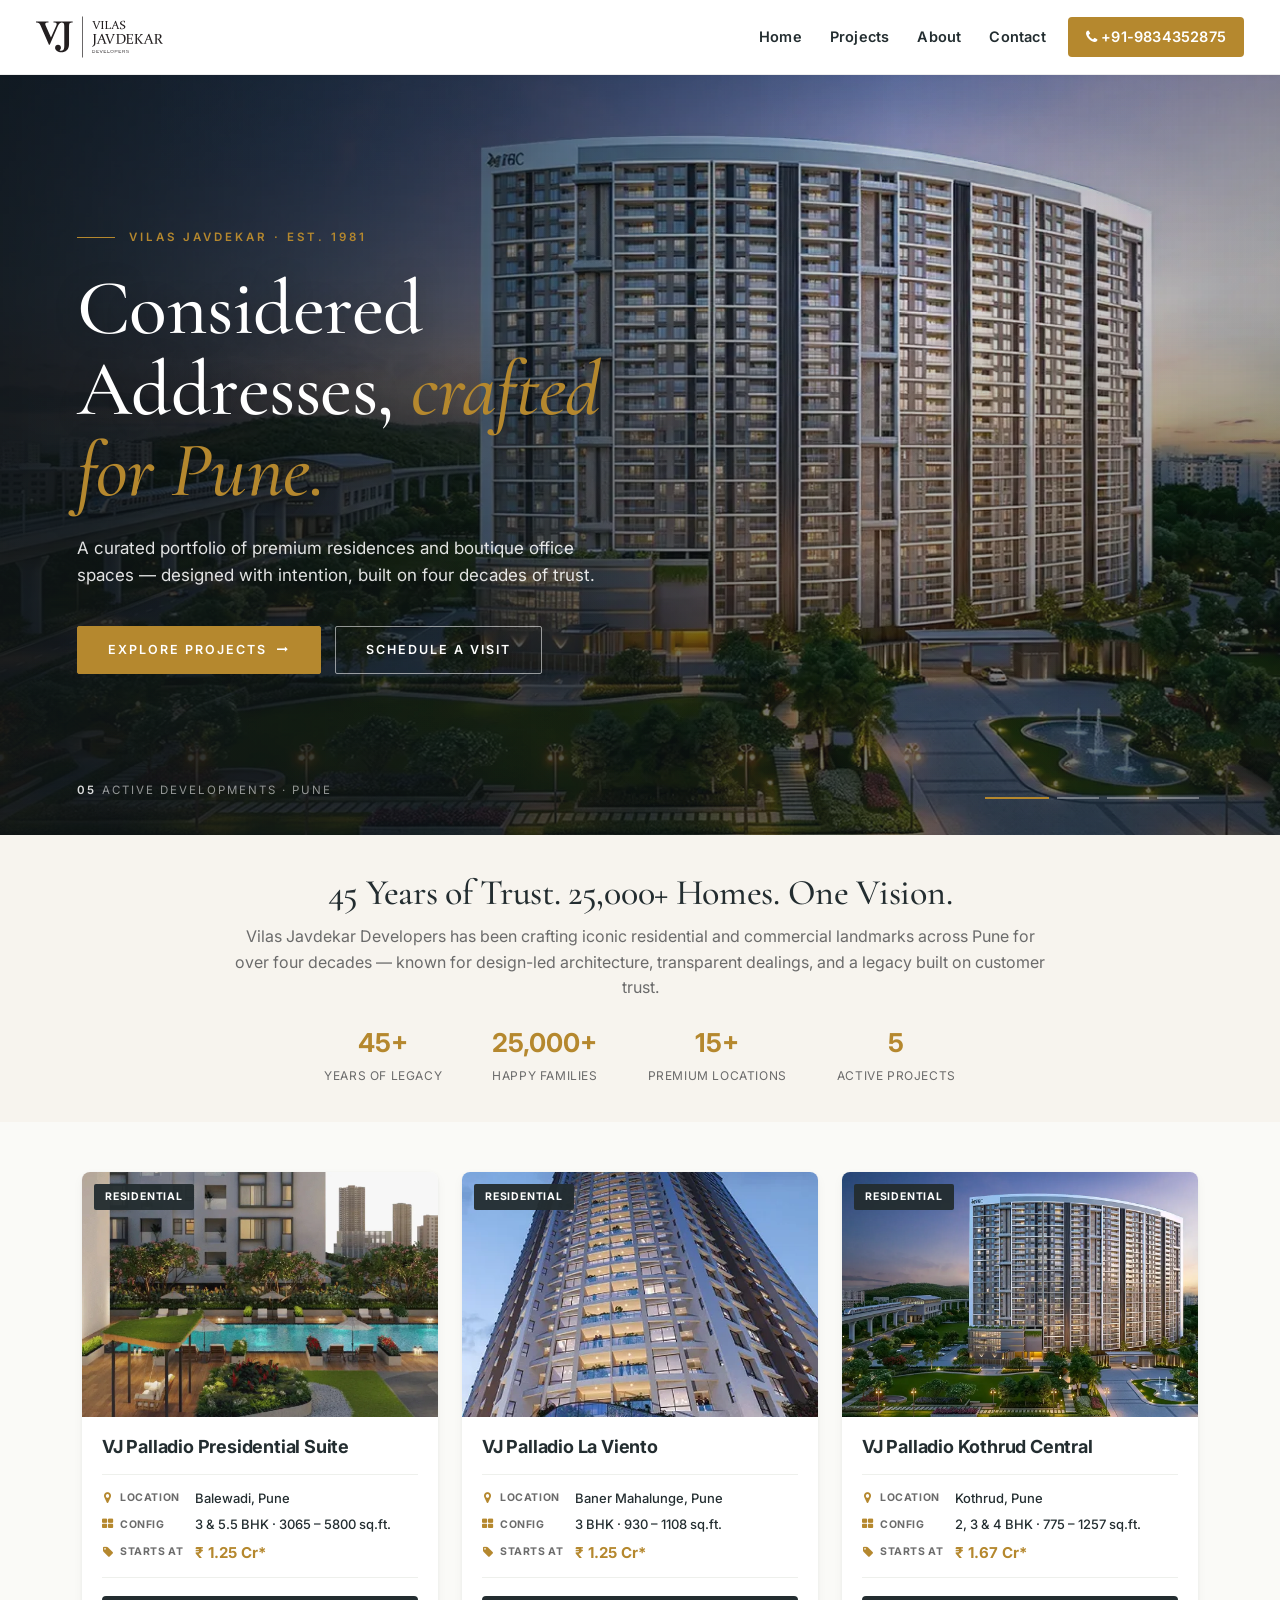
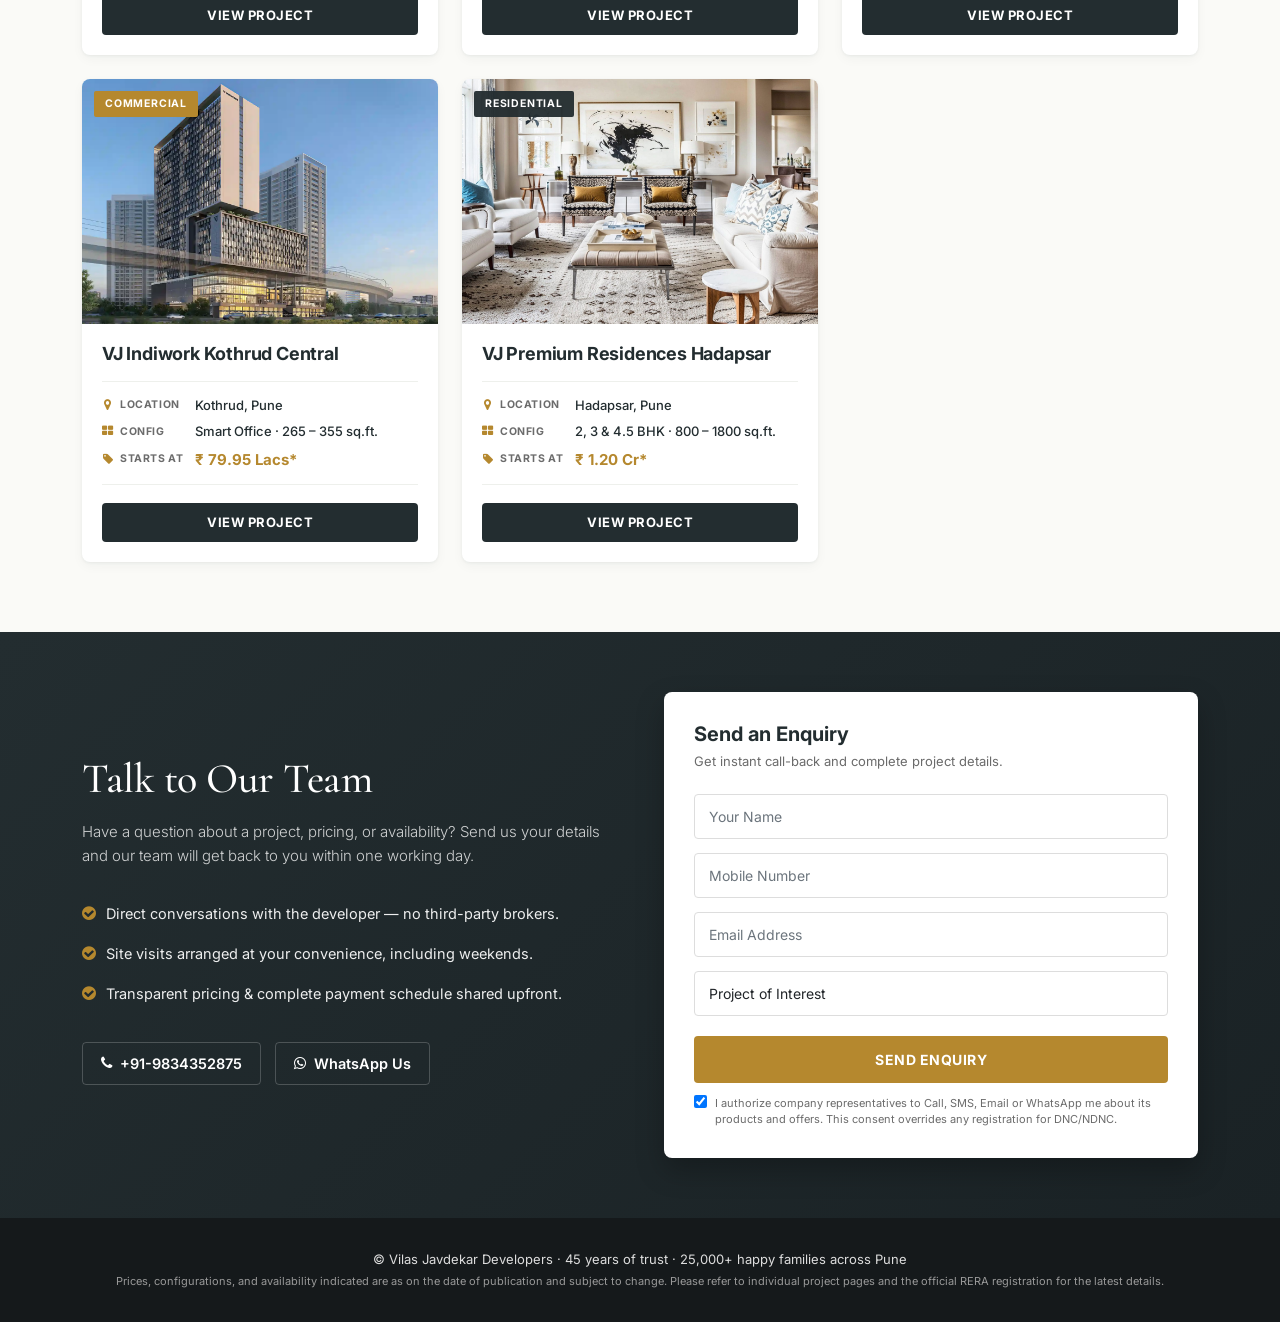
==== index.html @ 6abcdd20 "Hub: redesign hero — serif typography, refined overlay, two-CTA layout" ====
<!doctype html>
<html lang="en">

<head>
  <meta charset="utf-8" />
  <meta name="viewport" content="width=device-width, initial-scale=1, shrink-to-fit=no" />
  <title>Vilas Javdekar Developers | Premium Real Estate Projects in Pune</title>
  <meta name="description" content="Discover Vilas Javdekar Developers' premium residential and commercial projects across Pune — Balewadi, Baner Mahalunge, Kothrud, Hadapsar. Explore floor plans, pricing, and live availability.">
  <meta name="robots" content="index, follow" />

  <link rel="stylesheet" href="css/laviento/bootstrap.min.css" />
  <link rel="stylesheet" href="https://maxcdn.bootstrapcdn.com/font-awesome/4.7.0/css/font-awesome.min.css" />
  <link rel="preconnect" href="https://fonts.googleapis.com" />
  <link rel="preconnect" href="https://fonts.gstatic.com" crossorigin />
  <link rel="stylesheet" href="https://fonts.googleapis.com/css2?family=Cormorant+Garamond:wght@400;500;600;700&family=Inter:wght@400;500;600;700&display=swap" />

  <link rel="shortcut icon" href="images/la-viento/qr.webp" type="image/x-icon" />

  <style>
    :root {
      --hub-accent: #b5882e;
      --hub-accent-dark: #9a7126;
      --hub-text: #232d30;
      --hub-muted: #6b6b6b;
      --hub-bg: #f7f4ee;
    }
    html { scroll-behavior: smooth; }
    body { font-family: 'Inter', 'Segoe UI', Tahoma, sans-serif; color: var(--hub-text); background: #fff; margin: 0; -webkit-font-smoothing: antialiased; }
    .serif { font-family: 'Cormorant Garamond', 'Playfair Display', Georgia, serif; }

    /* Navbar */
    .hub-navbar {
      background: #fff !important; border-bottom: 1px solid #eee;
      padding: 10px 24px; box-shadow: 0 1px 4px rgba(0,0,0,0.04);
    }
    .hub-navbar .navbar-brand img { height: 44px; width: auto; }
    .hub-navbar .nav-link {
      color: var(--hub-text) !important; font-weight: 600; font-size: 14.5px;
      letter-spacing: 0.2px; padding: 10px 14px !important;
      transition: color 0.2s ease;
    }
    .hub-navbar .nav-link:hover { color: var(--hub-accent) !important; }
    .hub-navbar .nav-cta {
      background: var(--hub-accent); color: #fff !important;
      padding: 9px 18px !important; border-radius: 4px; margin-left: 8px;
    }
    .hub-navbar .nav-cta:hover { background: var(--hub-accent-dark); color: #fff !important; }
    .hub-navbar .navbar-toggler { border: 1px solid #ddd; padding: 5px 10px; }

    /* Hero carousel */
    .hub-hero {
      position: relative; overflow: hidden;
      min-height: clamp(520px, 78vh, 760px);
      background: #15191b;
    }
    .hub-hero .carousel, .hub-hero .carousel-inner, .hub-hero .carousel-item { height: 100%; }
    .hub-hero .carousel-item { min-height: clamp(520px, 78vh, 760px); }
    .hub-hero .carousel-item img {
      width: 100%; height: 100%; object-fit: cover; display: block;
      animation: heroZoom 9s ease-out forwards;
    }
    @keyframes heroZoom {
      from { transform: scale(1.05); }
      to   { transform: scale(1.00); }
    }
    /* Two stacked gradients: ambient darken + strong left-side fade for text legibility */
    .hub-hero::before {
      content: ''; position: absolute; inset: 0; z-index: 4;
      background:
        linear-gradient(90deg, rgba(15,20,22,0.85) 0%, rgba(15,20,22,0.55) 38%, rgba(15,20,22,0.10) 70%, rgba(15,20,22,0.30) 100%),
        linear-gradient(180deg, rgba(15,20,22,0.10) 0%, rgba(15,20,22,0.00) 30%, rgba(15,20,22,0.55) 100%);
      pointer-events: none;
    }
    .hub-hero-overlay {
      position: absolute; inset: 0; z-index: 5;
      display: flex; flex-direction: column; justify-content: center;
      padding: 60px clamp(24px, 6vw, 80px); color: #fff;
      pointer-events: none; max-width: 760px;
    }
    .hub-hero-overlay .eyebrow {
      display: inline-flex; align-items: center; gap: 14px;
      font-size: 11.5px; font-weight: 600; letter-spacing: 3px; text-transform: uppercase;
      color: var(--hub-accent); margin: 0 0 22px;
    }
    .hub-hero-overlay .eyebrow::before {
      content: ''; width: 38px; height: 1px; background: var(--hub-accent);
    }
    .hub-hero-overlay h1 {
      font-family: 'Cormorant Garamond', Georgia, serif;
      font-size: clamp(40px, 6.2vw, 78px);
      font-weight: 500; line-height: 1.04; margin: 0 0 24px;
      letter-spacing: -0.5px;
      text-shadow: 0 2px 24px rgba(0,0,0,0.35);
    }
    .hub-hero-overlay h1 em {
      font-style: italic; font-weight: 500; color: var(--hub-accent);
    }
    .hub-hero-overlay .sub {
      font-size: clamp(15px, 1.5vw, 17px); max-width: 540px; margin: 0 0 36px;
      color: rgba(255,255,255,0.88); line-height: 1.6; font-weight: 400;
    }
    .hub-hero-overlay .hero-ctas { display: flex; flex-wrap: wrap; gap: 14px; }
    .hub-hero-overlay .hero-cta {
      pointer-events: auto;
      display: inline-flex; align-items: center; gap: 10px;
      padding: 14px 30px; border-radius: 2px; text-decoration: none;
      font-weight: 600; font-size: 12.5px; letter-spacing: 2px; text-transform: uppercase;
      transition: background 0.25s ease, color 0.25s ease, border-color 0.25s ease;
    }
    .hub-hero-overlay .hero-cta.primary {
      background: var(--hub-accent); color: #fff; border: 1px solid var(--hub-accent);
    }
    .hub-hero-overlay .hero-cta.primary:hover { background: var(--hub-accent-dark); border-color: var(--hub-accent-dark); }
    .hub-hero-overlay .hero-cta.ghost {
      background: transparent; color: #fff; border: 1px solid rgba(255,255,255,0.55);
    }
    .hub-hero-overlay .hero-cta.ghost:hover { background: #fff; color: var(--hub-text); border-color: #fff; }
    .hub-hero-overlay .hero-cta i { font-size: 11px; }
    .hub-hero .carousel-indicators {
      position: absolute; right: clamp(24px, 6vw, 80px); bottom: 36px; left: auto;
      margin: 0; z-index: 6; justify-content: flex-end;
    }
    .hub-hero .carousel-indicators button {
      width: 42px; height: 2px; background: rgba(255,255,255,0.35);
      border: none; border-radius: 0; opacity: 1;
      margin: 0 4px; transition: background 0.3s ease, width 0.3s ease;
    }
    .hub-hero .carousel-indicators button.active { background: var(--hub-accent); width: 64px; }
    .hub-hero .hero-meta {
      position: absolute; left: clamp(24px, 6vw, 80px); bottom: 36px; z-index: 6;
      font-size: 11.5px; letter-spacing: 2px; text-transform: uppercase;
      color: rgba(255,255,255,0.55);
    }
    .hub-hero .hero-meta b { color: rgba(255,255,255,0.85); font-weight: 600; margin-right: 6px; }

    @media (max-width: 575px) {
      .hub-hero-overlay { padding: 50px 24px 100px; }
      .hub-hero-overlay h1 { font-size: 38px; }
      .hub-hero-overlay .sub { font-size: 14px; }
      .hub-hero .hero-meta, .hub-hero .carousel-indicators { bottom: 22px; }
    }

    /* About strip */
    .hub-about {
      background: var(--hub-bg); padding: 36px 20px; text-align: center;
    }
    .hub-about h2 {
      font-family: 'Cormorant Garamond', Georgia, serif;
      font-size: clamp(26px, 3vw, 36px); font-weight: 500; color: var(--hub-text);
      margin: 0 0 10px; letter-spacing: -0.3px;
    }
    .hub-about p {
      font-size: clamp(14px, 1.5vw, 16px); color: var(--hub-muted);
      max-width: 820px; margin: 0 auto; line-height: 1.6;
    }
    .hub-about .stats {
      display: flex; justify-content: center; flex-wrap: wrap; gap: 30px 50px;
      margin-top: 22px;
    }
    .hub-about .stats div b {
      display: block; font-size: 26px; color: var(--hub-accent); font-weight: 700;
    }
    .hub-about .stats div span {
      font-size: 12px; color: var(--hub-muted); text-transform: uppercase; letter-spacing: 0.6px;
    }

    .projects-grid { padding: 50px 0 70px; background: #fafaf7; }
    .project-card {
      display: flex; flex-direction: column;
      background: #fff; border-radius: 8px;
      overflow: hidden; text-decoration: none; color: inherit;
      box-shadow: 0 1px 3px rgba(35,45,48,0.06), 0 4px 12px rgba(35,45,48,0.04);
      transition: transform 0.25s ease, box-shadow 0.25s ease;
      height: 100%; position: relative;
    }
    .project-card::after {
      content: ''; position: absolute; left: 0; right: 0; bottom: 0; height: 3px;
      background: var(--hub-accent); transform: scaleX(0); transform-origin: left;
      transition: transform 0.3s ease;
    }
    .project-card:hover {
      transform: translateY(-4px);
      box-shadow: 0 4px 12px rgba(35,45,48,0.10), 0 16px 32px rgba(35,45,48,0.08);
      color: inherit; text-decoration: none;
    }
    .project-card:hover::after { transform: scaleX(1); }
    .project-card-img {
      position: relative; width: 100%; aspect-ratio: 16 / 11; overflow: hidden; background: #ddd;
    }
    .project-card-img img {
      width: 100%; height: 100%; object-fit: cover; display: block;
      transition: transform 0.5s ease;
    }
    .project-card:hover .project-card-img img { transform: scale(1.05); }
    .project-badge {
      position: absolute; top: 12px; left: 12px;
      background: rgba(35,45,48,0.95); color: #fff;
      padding: 5px 11px; border-radius: 2px;
      font-size: 10.5px; font-weight: 700; text-transform: uppercase; letter-spacing: 0.8px;
    }
    .project-badge.commercial { background: var(--hub-accent); }
    .project-card-body { padding: 18px 20px 20px; display: flex; flex-direction: column; flex: 1; }
    .project-card-body h2 {
      font-size: 18px; font-weight: 700; margin: 0 0 16px; color: var(--hub-text);
      line-height: 1.3; letter-spacing: -0.2px;
    }
    .project-card-specs {
      display: grid; grid-template-columns: auto 1fr; gap: 8px 12px;
      margin: 0 0 18px; padding: 14px 0; border-top: 1px solid #eef0ec; border-bottom: 1px solid #eef0ec;
    }
    .project-card-specs dt {
      font-size: 10.5px; font-weight: 700; color: var(--hub-muted);
      text-transform: uppercase; letter-spacing: 0.6px;
      display: flex; align-items: center; gap: 6px;
    }
    .project-card-specs dt i { color: var(--hub-accent); font-size: 12px; width: 12px; text-align: center; }
    .project-card-specs dd {
      font-size: 13px; color: var(--hub-text); margin: 0; font-weight: 500; line-height: 1.4;
    }
    .project-card-specs dd.price-row { font-weight: 700; color: var(--hub-accent); font-size: 15px; }
    .project-card-cta {
      margin-top: auto;
      display: block; text-align: center;
      background: var(--hub-text); color: #fff;
      padding: 10px 16px; border-radius: 4px;
      font-size: 13px; font-weight: 700; letter-spacing: 0.5px; text-transform: uppercase;
      transition: background 0.2s ease;
    }
    .project-card:hover .project-card-cta { background: var(--hub-accent); }

    /* Contact section */
    .hub-contact {
      background: linear-gradient(135deg, #232d30 0%, #1a2225 100%);
      color: #fff; padding: 60px 20px;
    }
    .hub-contact .contact-left h2 {
      font-family: 'Cormorant Garamond', Georgia, serif;
      font-size: clamp(30px, 3.4vw, 42px); font-weight: 500; margin: 0 0 16px;
      color: #fff; letter-spacing: -0.5px;
    }
    .hub-contact .contact-left .lead {
      color: rgba(255,255,255,0.78); font-size: 15px; line-height: 1.6; margin: 0 0 26px;
    }
    .hub-contact .trust-list { list-style: none; padding: 0; margin: 0 0 28px; }
    .hub-contact .trust-list li {
      padding: 9px 0; color: rgba(255,255,255,0.92); font-size: 14.5px;
      display: flex; align-items: flex-start; gap: 10px;
    }
    .hub-contact .trust-list li i {
      color: var(--hub-accent); font-size: 16px; margin-top: 2px; flex-shrink: 0;
    }
    .hub-contact .quick-contact a {
      display: inline-flex; align-items: center; gap: 8px;
      color: #fff; text-decoration: none; font-weight: 600; font-size: 14.5px;
      padding: 10px 18px; border: 1px solid rgba(255,255,255,0.2); border-radius: 4px;
      margin-right: 10px; margin-bottom: 10px;
      transition: background 0.2s ease, border-color 0.2s ease;
    }
    .hub-contact .quick-contact a:hover { background: var(--hub-accent); border-color: var(--hub-accent); color: #fff; }
    .hub-contact .contact-form-card {
      background: #fff; color: var(--hub-text);
      padding: 30px; border-radius: 8px;
      box-shadow: 0 12px 28px rgba(0,0,0,0.25);
    }
    .hub-contact .contact-form-card h3 {
      font-size: 20px; font-weight: 700; margin: 0 0 6px; color: var(--hub-text);
    }
    .hub-contact .contact-form-card .form-subtitle {
      font-size: 13px; color: var(--hub-muted); margin: 0 0 22px;
    }
    .hub-contact .form-group { margin-bottom: 14px; }
    .hub-contact .form-control, .hub-contact .form-select {
      width: 100%; padding: 11px 14px; font-size: 14px;
      border: 1px solid #ddd; border-radius: 4px; background: #fff;
      transition: border-color 0.2s ease, box-shadow 0.2s ease;
    }
    .hub-contact .form-control:focus, .hub-contact .form-select:focus {
      outline: none; border-color: var(--hub-accent);
      box-shadow: 0 0 0 3px rgba(181,136,46,0.15);
    }
    .hub-contact .btn-submit {
      width: 100%; padding: 13px; font-size: 14px; font-weight: 700;
      letter-spacing: 0.5px; text-transform: uppercase;
      background: var(--hub-accent); color: #fff; border: none; border-radius: 4px;
      cursor: pointer; transition: background 0.2s ease;
      margin-top: 6px;
    }
    .hub-contact .btn-submit:hover { background: var(--hub-accent-dark); }
    .hub-contact .checkbox-section {
      display: flex; align-items: flex-start; gap: 8px;
      font-size: 11px; color: var(--hub-muted); margin-top: 12px;
    }
    .hub-contact .checkbox-section p { margin: 0; line-height: 1.5; }

    .hub-footer {
      background: #15191b; color: #ddd; padding: 28px 20px; text-align: center;
      font-size: 13px;
    }
    .hub-footer a { color: var(--hub-accent); text-decoration: none; }
    .hub-footer p { margin: 4px 0; }

    @media (max-width: 991px) {
      .hub-navbar .nav-cta { margin: 8px 0; }
    }
    @media (max-width: 767px) {
      .hub-contact { padding: 40px 16px; }
      .hub-contact .contact-form-card { padding: 22px; margin-top: 30px; }
      .hub-about .stats { gap: 22px 30px; }
    }
  </style>

  <!-- Google Tag Manager -->
  <script>(function(w,d,s,l,i){w[l]=w[l]||[];w[l].push({'gtm.start':
  new Date().getTime(),event:'gtm.js'});var f=d.getElementsByTagName(s)[0],
  j=d.createElement(s),dl=l!='dataLayer'?'&l='+l:'';j.async=true;j.src=
  'https://www.googletagmanager.com/gtm.js?id='+i+dl;f.parentNode.insertBefore(j,f);
  })(window,document,'script','dataLayer','GTM-PLGBW6B9');</script>
  <!-- End Google Tag Manager -->
</head>

<body>
  <!-- Google Tag Manager (noscript) -->
  <noscript><iframe src="https://www.googletagmanager.com/ns.html?id=GTM-PLGBW6B9"
    height="0" width="0" style="display:none;visibility:hidden"></iframe></noscript>
  <!-- End Google Tag Manager (noscript) -->

  <nav class="navbar navbar-expand-lg fixed-top hub-navbar" id="top">
    <div class="container-fluid">
      <a class="navbar-brand" href="/"><img src="images/hadapsar-logo.svg" alt="Vilas Javdekar Developers" /></a>
      <button class="navbar-toggler" type="button" data-bs-toggle="collapse" data-bs-target="#hubNav" aria-controls="hubNav" aria-label="Toggle navigation">
        <span class="navbar-toggler-icon"></span>
      </button>
      <div class="collapse navbar-collapse justify-content-end" id="hubNav">
        <ul class="navbar-nav align-items-lg-center">
          <li class="nav-item"><a class="nav-link" href="#top">Home</a></li>
          <li class="nav-item"><a class="nav-link" href="#projects">Projects</a></li>
          <li class="nav-item"><a class="nav-link" href="#about">About</a></li>
          <li class="nav-item"><a class="nav-link" href="#contact">Contact</a></li>
          <li class="nav-item"><a class="nav-link nav-cta" href="tel:+919834352875"><i class="fa fa-phone"></i> +91-9834352875</a></li>
        </ul>
      </div>
    </div>
  </nav>

  <header class="hub-hero" style="margin-top: 68px;">
    <div id="hubHeroCarousel" class="carousel slide carousel-fade" data-bs-ride="carousel" data-bs-interval="5000">
      <div class="carousel-inner">
        <div class="carousel-item active">
          <img src="images/kothrud-central/banner/banner1.webp" alt="VJ Palladio Kothrud Central" fetchpriority="high" />
        </div>
        <div class="carousel-item">
          <img src="images/indiwork-kothrud/banner/banner1.webp" alt="VJ Indiwork Kothrud Central" loading="lazy" />
        </div>
        <div class="carousel-item">
          <img src="assets/banner-web-1.webp" alt="VJ Palladio Presidential Suite Balewadi" loading="lazy" />
        </div>
        <div class="carousel-item">
          <img src="images/la-viento/banner/hadapsar-banner.webp" alt="VJ Premium Residences Hadapsar" loading="lazy" />
        </div>
      </div>
      <div class="carousel-indicators">
        <button type="button" data-bs-target="#hubHeroCarousel" data-bs-slide-to="0" class="active" aria-label="Slide 1"></button>
        <button type="button" data-bs-target="#hubHeroCarousel" data-bs-slide-to="1" aria-label="Slide 2"></button>
        <button type="button" data-bs-target="#hubHeroCarousel" data-bs-slide-to="2" aria-label="Slide 3"></button>
        <button type="button" data-bs-target="#hubHeroCarousel" data-bs-slide-to="3" aria-label="Slide 4"></button>
      </div>
    </div>
    <div class="hub-hero-overlay">
      <span class="eyebrow">Vilas Javdekar · Est. 1981</span>
      <h1>Considered Addresses, <em>crafted for Pune.</em></h1>
      <p class="sub">A curated portfolio of premium residences and boutique office spaces — designed with intention, built on four decades of trust.</p>
      <div class="hero-ctas">
        <a href="#projects" class="hero-cta primary">Explore Projects <i class="fa fa-long-arrow-right"></i></a>
        <a href="#contact" class="hero-cta ghost">Schedule a Visit</a>
      </div>
    </div>
    <div class="hero-meta"><b>05</b>Active Developments · Pune</div>
  </header>

  <section class="hub-about" id="about">
    <div class="container">
      <h2>45 Years of Trust. 25,000+ Homes. One Vision.</h2>
      <p>Vilas Javdekar Developers has been crafting iconic residential and commercial landmarks across Pune for over four decades — known for design-led architecture, transparent dealings, and a legacy built on customer trust.</p>
      <div class="stats">
        <div><b>45+</b><span>Years of Legacy</span></div>
        <div><b>25,000+</b><span>Happy Families</span></div>
        <div><b>15+</b><span>Premium Locations</span></div>
        <div><b>5</b><span>Active Projects</span></div>
      </div>
    </div>
  </section>

  <section id="projects" class="projects-grid">
    <div class="container">
      <div class="row g-4">

        <!-- 1. VJ Palladio Presidential Suite Balewadi -->
        <div class="col-12 col-md-6 col-lg-4">
          <a href="vj-palladio-balewadi-central.html" class="project-card">
            <div class="project-card-img">
              <img src="assets/banner-web-1.webp" alt="VJ Palladio Presidential Suite" loading="lazy" />
              <span class="project-badge">Residential</span>
            </div>
            <div class="project-card-body">
              <h2>VJ Palladio Presidential Suite</h2>
              <dl class="project-card-specs">
                <dt><i class="fa fa-map-marker"></i> Location</dt><dd>Balewadi, Pune</dd>
                <dt><i class="fa fa-th-large"></i> Config</dt><dd>3 &amp; 5.5 BHK · 3065 – 5800 sq.ft.</dd>
                <dt><i class="fa fa-tag"></i> Starts At</dt><dd class="price-row">₹ 1.25 Cr*</dd>
              </dl>
              <span class="project-card-cta">View Project</span>
            </div>
          </a>
        </div>

        <!-- 2. VJ Palladio La Viento -->
        <div class="col-12 col-md-6 col-lg-4">
          <a href="vj-palladio-la-viento.html" class="project-card">
            <div class="project-card-img">
              <img src="images/la-viento/overview.webp" alt="VJ Palladio La Viento" loading="lazy" />
              <span class="project-badge">Residential</span>
            </div>
            <div class="project-card-body">
              <h2>VJ Palladio La Viento</h2>
              <dl class="project-card-specs">
                <dt><i class="fa fa-map-marker"></i> Location</dt><dd>Baner Mahalunge, Pune</dd>
                <dt><i class="fa fa-th-large"></i> Config</dt><dd>3 BHK · 930 – 1108 sq.ft.</dd>
                <dt><i class="fa fa-tag"></i> Starts At</dt><dd class="price-row">₹ 1.25 Cr*</dd>
              </dl>
              <span class="project-card-cta">View Project</span>
            </div>
          </a>
        </div>

        <!-- 3. VJ Palladio Kothrud Central -->
        <div class="col-12 col-md-6 col-lg-4">
          <a href="vj-palladio-kothrud-central.html" class="project-card">
            <div class="project-card-img">
              <img src="images/kothrud-central/banner/banner1.webp" alt="VJ Palladio Kothrud Central" loading="lazy" />
              <span class="project-badge">Residential</span>
            </div>
            <div class="project-card-body">
              <h2>VJ Palladio Kothrud Central</h2>
              <dl class="project-card-specs">
                <dt><i class="fa fa-map-marker"></i> Location</dt><dd>Kothrud, Pune</dd>
                <dt><i class="fa fa-th-large"></i> Config</dt><dd>2, 3 &amp; 4 BHK · 775 – 1257 sq.ft.</dd>
                <dt><i class="fa fa-tag"></i> Starts At</dt><dd class="price-row">₹ 1.67 Cr*</dd>
              </dl>
              <span class="project-card-cta">View Project</span>
            </div>
          </a>
        </div>

        <!-- 4. VJ Indiwork Kothrud Central -->
        <div class="col-12 col-md-6 col-lg-4">
          <a href="vj-indiwork-kothrud-central.html" class="project-card">
            <div class="project-card-img">
              <img src="images/indiwork-kothrud/banner/banner1.webp" alt="VJ Indiwork Kothrud Central" loading="lazy" />
              <span class="project-badge commercial">Commercial</span>
            </div>
            <div class="project-card-body">
              <h2>VJ Indiwork Kothrud Central</h2>
              <dl class="project-card-specs">
                <dt><i class="fa fa-map-marker"></i> Location</dt><dd>Kothrud, Pune</dd>
                <dt><i class="fa fa-th-large"></i> Config</dt><dd>Smart Office · 265 – 355 sq.ft.</dd>
                <dt><i class="fa fa-tag"></i> Starts At</dt><dd class="price-row">₹ 79.95 Lacs*</dd>
              </dl>
              <span class="project-card-cta">View Project</span>
            </div>
          </a>
        </div>

        <!-- 5. VJ Premium Residences Hadapsar -->
        <div class="col-12 col-md-6 col-lg-4">
          <a href="vj-new-launch-hadapsar.html" class="project-card">
            <div class="project-card-img">
              <img src="images/la-viento/banner/hadapsar-banner.webp" alt="VJ Premium Residences Hadapsar" loading="lazy" />
              <span class="project-badge">Residential</span>
            </div>
            <div class="project-card-body">
              <h2>VJ Premium Residences Hadapsar</h2>
              <dl class="project-card-specs">
                <dt><i class="fa fa-map-marker"></i> Location</dt><dd>Hadapsar, Pune</dd>
                <dt><i class="fa fa-th-large"></i> Config</dt><dd>2, 3 &amp; 4.5 BHK · 800 – 1800 sq.ft.</dd>
                <dt><i class="fa fa-tag"></i> Starts At</dt><dd class="price-row">₹ 1.20 Cr*</dd>
              </dl>
              <span class="project-card-cta">View Project</span>
            </div>
          </a>
        </div>

      </div>
    </div>
  </section>

  <section class="hub-contact" id="contact">
    <div class="container">
      <div class="row g-5 align-items-center">
        <div class="col-12 col-lg-6 contact-left">
          <h2>Talk to Our Team</h2>
          <p class="lead">Have a question about a project, pricing, or availability? Send us your details and our team will get back to you within one working day.</p>
          <ul class="trust-list">
            <li><i class="fa fa-check-circle"></i> Direct conversations with the developer — no third-party brokers.</li>
            <li><i class="fa fa-check-circle"></i> Site visits arranged at your convenience, including weekends.</li>
            <li><i class="fa fa-check-circle"></i> Transparent pricing &amp; complete payment schedule shared upfront.</li>
          </ul>
          <div class="quick-contact">
            <a href="tel:+919834352875"><i class="fa fa-phone"></i> +91-9834352875</a>
            <a target="_blank" rel="noopener" href="https://api.whatsapp.com/send?phone=919834352875&amp;text=Hello,%20I%27d%20like%20more%20information%20about%20Vilas%20Javdekar%20projects."><i class="fa fa-whatsapp"></i> WhatsApp Us</a>
          </div>
        </div>
        <div class="col-12 col-lg-6">
          <div class="contact-form-card">
            <h3>Send an Enquiry</h3>
            <p class="form-subtitle">Get instant call-back and complete project details.</p>
            <form action="send.php" method="post" class="form_inner">
              <input type="hidden" name="source" value="hub_contact">
              <input type="hidden" name="page_url" class="js-page-url">
              <div class="form-group">
                <input type="text" name="name" class="form-control" placeholder="Your Name" required />
              </div>
              <div class="form-group">
                <input type="tel" name="phone" class="form-control" placeholder="Mobile Number" pattern="[0-9]{10,13}" required />
              </div>
              <div class="form-group">
                <input type="email" name="email" class="form-control" placeholder="Email Address" />
              </div>
              <div class="form-group">
                <select name="project" class="form-select" required>
                  <option value="" disabled selected>Project of Interest</option>
                  <option value="Any Project">Any Project</option>
                  <option value="VJ Palladio Presidential Suite">VJ Palladio Presidential Suite — Balewadi</option>
                  <option value="VJ Palladio La Viento">VJ Palladio La Viento — Baner Mahalunge</option>
                  <option value="VJ Palladio Kothrud Central">VJ Palladio Kothrud Central — Kothrud</option>
                  <option value="VJ Indiwork Kothrud Central">VJ Indiwork Kothrud Central — Kothrud (Commercial)</option>
                  <option value="VJ Premium Residences Hadapsar">VJ Premium Residences Hadapsar — Hadapsar</option>
                </select>
              </div>
              <button type="submit" class="btn-submit">Send Enquiry</button>
              <div class="checkbox-section">
                <input type="checkbox" checked />
                <p>I authorize company representatives to Call, SMS, Email or WhatsApp me about its products and offers. This consent overrides any registration for DNC/NDNC.</p>
              </div>
            </form>
          </div>
        </div>
      </div>
    </div>
  </section>

  <footer class="hub-footer">
    <p>© Vilas Javdekar Developers · 45 years of trust · 25,000+ happy families across Pune</p>
    <p style="font-size: 11px; color: #999;">Prices, configurations, and availability indicated are as on the date of publication and subject to change. Please refer to individual project pages and the official RERA registration for the latest details.</p>
  </footer>

  <script src="js/laviento/bootstrap.bundle.min.js"></script>
  <script>
    (function () {
      var el = document.querySelector('.js-page-url');
      if (el) el.value = window.location.href;
    })();
  </script>

</body>
</html>
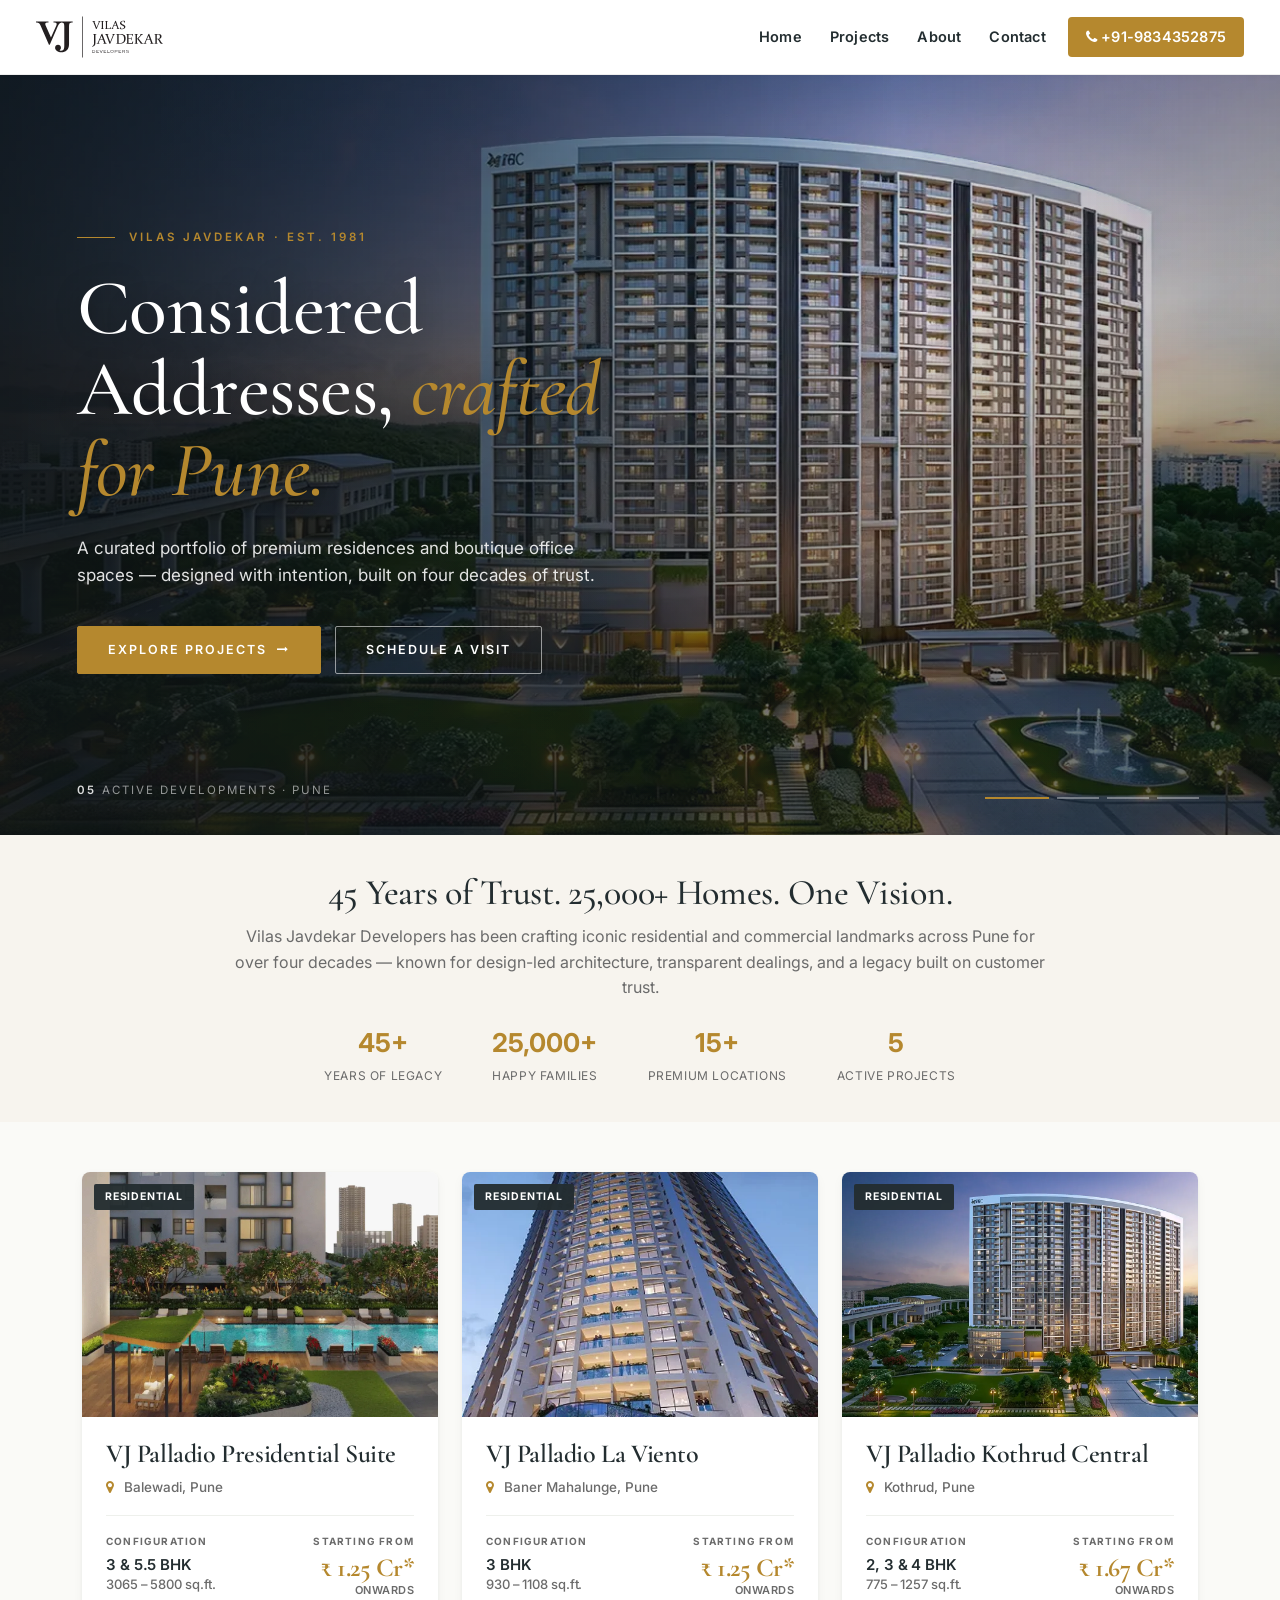
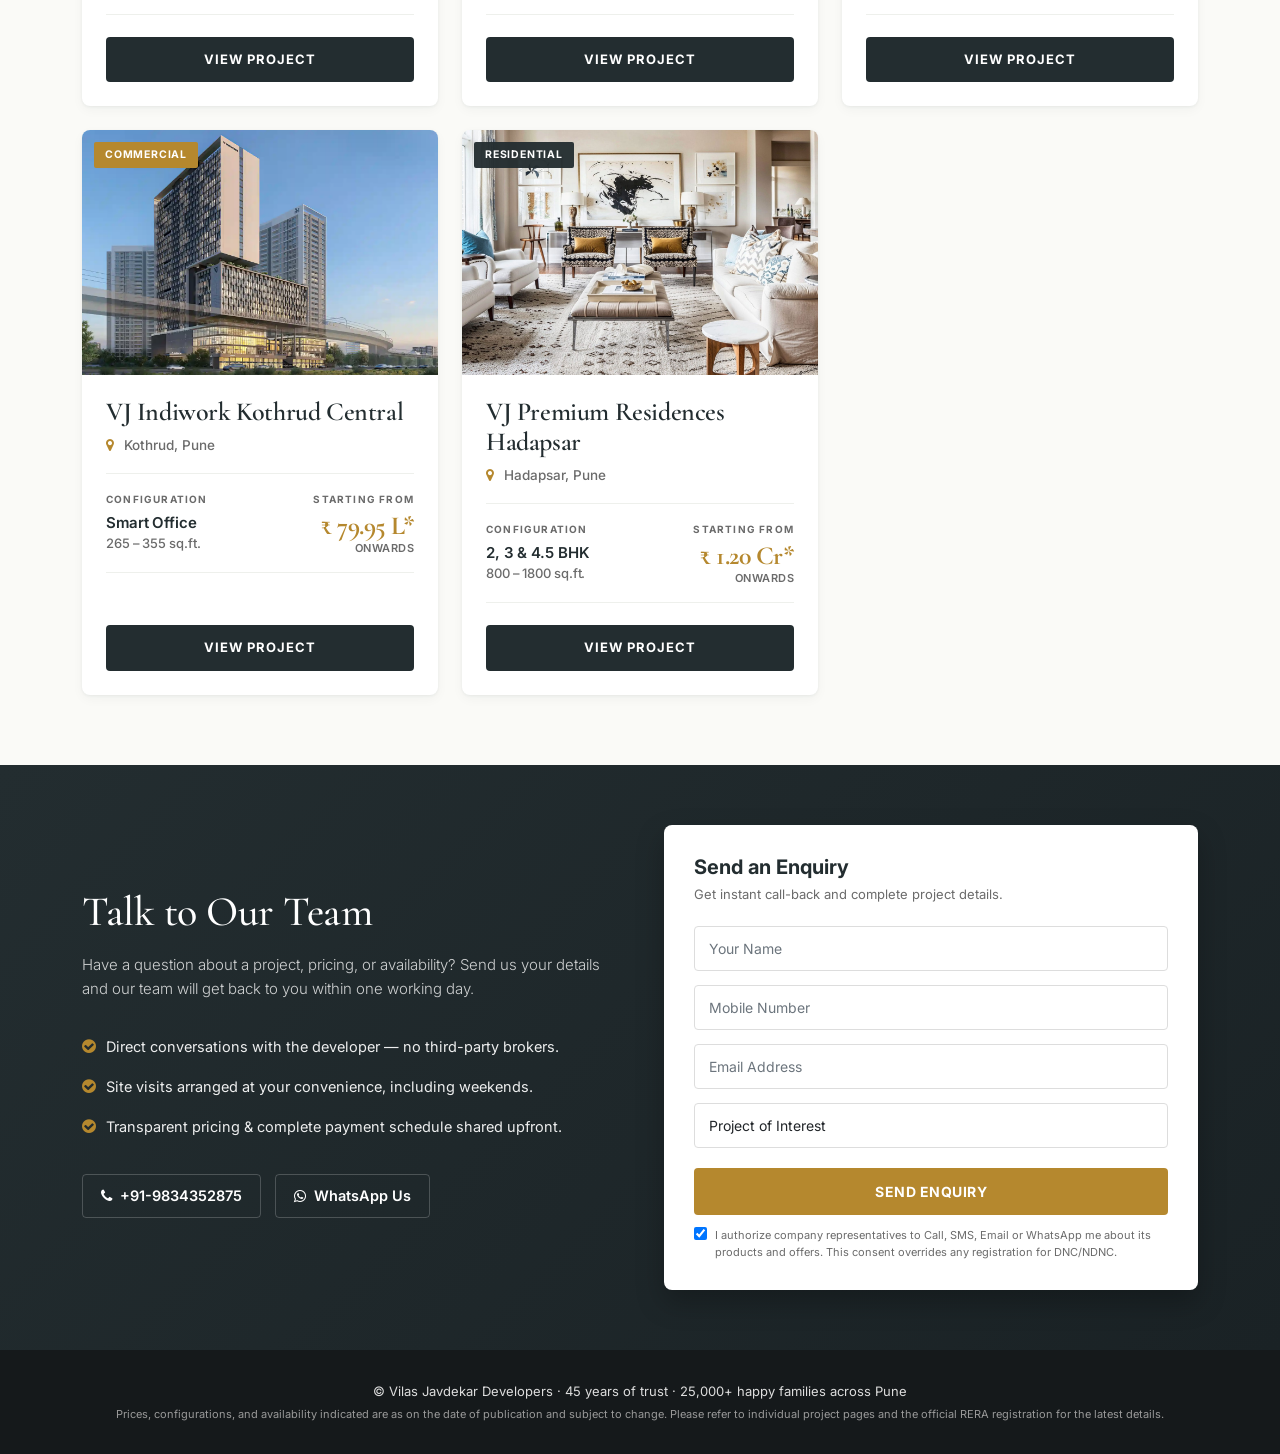
==== commit 7de60da0: "Hub cards: enlarge typography, dual-column spec block highlighting config + price" ====
--- a/index.html
+++ b/index.html
@@ -199,31 +199,46 @@
       font-size: 10.5px; font-weight: 700; text-transform: uppercase; letter-spacing: 0.8px;
     }
     .project-badge.commercial { background: var(--hub-accent); }
-    .project-card-body { padding: 18px 20px 20px; display: flex; flex-direction: column; flex: 1; }
+    .project-card-body { padding: 22px 24px 24px; display: flex; flex-direction: column; flex: 1; }
     .project-card-body h2 {
-      font-size: 18px; font-weight: 700; margin: 0 0 16px; color: var(--hub-text);
-      line-height: 1.3; letter-spacing: -0.2px;
-    }
+      font-family: 'Cormorant Garamond', Georgia, serif;
+      font-size: 26px; font-weight: 600; margin: 0 0 8px; color: var(--hub-text);
+      line-height: 1.15; letter-spacing: -0.4px;
+    }
+    .project-card-body .location {
+      font-size: 13.5px; color: var(--hub-muted); margin: 0 0 18px; font-weight: 500;
+    }
+    .project-card-body .location i { color: var(--hub-accent); margin-right: 6px; }
     .project-card-specs {
-      display: grid; grid-template-columns: auto 1fr; gap: 8px 12px;
-      margin: 0 0 18px; padding: 14px 0; border-top: 1px solid #eef0ec; border-bottom: 1px solid #eef0ec;
-    }
-    .project-card-specs dt {
-      font-size: 10.5px; font-weight: 700; color: var(--hub-muted);
-      text-transform: uppercase; letter-spacing: 0.6px;
-      display: flex; align-items: center; gap: 6px;
-    }
-    .project-card-specs dt i { color: var(--hub-accent); font-size: 12px; width: 12px; text-align: center; }
-    .project-card-specs dd {
-      font-size: 13px; color: var(--hub-text); margin: 0; font-weight: 500; line-height: 1.4;
-    }
-    .project-card-specs dd.price-row { font-weight: 700; color: var(--hub-accent); font-size: 15px; }
+      margin: 0 0 22px; padding: 18px 0; border-top: 1px solid #eef0ec; border-bottom: 1px solid #eef0ec;
+      display: flex; justify-content: space-between; gap: 16px;
+    }
+    .project-card-specs .spec-block { flex: 1; min-width: 0; }
+    .project-card-specs .spec-block.price-block { text-align: right; flex: 0 0 auto; }
+    .project-card-specs .spec-label {
+      font-size: 10px; font-weight: 700; color: var(--hub-muted);
+      text-transform: uppercase; letter-spacing: 1.2px; margin: 0 0 6px;
+    }
+    .project-card-specs .spec-value {
+      font-size: 15px; font-weight: 600; color: var(--hub-text);
+      line-height: 1.3; margin: 0; letter-spacing: -0.1px;
+    }
+    .project-card-specs .price-block .spec-value {
+      font-family: 'Cormorant Garamond', Georgia, serif;
+      font-size: 26px; font-weight: 700; color: var(--hub-accent);
+      letter-spacing: -0.5px; line-height: 1;
+    }
+    .project-card-specs .price-block .spec-value small {
+      font-family: 'Inter', sans-serif; font-size: 11px; font-weight: 600;
+      color: var(--hub-muted); display: block; letter-spacing: 0.5px;
+      text-transform: uppercase; margin-top: 4px;
+    }
     .project-card-cta {
       margin-top: auto;
       display: block; text-align: center;
       background: var(--hub-text); color: #fff;
-      padding: 10px 16px; border-radius: 4px;
-      font-size: 13px; font-weight: 700; letter-spacing: 0.5px; text-transform: uppercase;
+      padding: 13px 16px; border-radius: 4px;
+      font-size: 13px; font-weight: 700; letter-spacing: 1px; text-transform: uppercase;
       transition: background 0.2s ease;
     }
     .project-card:hover .project-card-cta { background: var(--hub-accent); }
@@ -403,11 +418,17 @@
             </div>
             <div class="project-card-body">
               <h2>VJ Palladio Presidential Suite</h2>
-              <dl class="project-card-specs">
-                <dt><i class="fa fa-map-marker"></i> Location</dt><dd>Balewadi, Pune</dd>
-                <dt><i class="fa fa-th-large"></i> Config</dt><dd>3 &amp; 5.5 BHK · 3065 – 5800 sq.ft.</dd>
-                <dt><i class="fa fa-tag"></i> Starts At</dt><dd class="price-row">₹ 1.25 Cr*</dd>
-              </dl>
+              <p class="location"><i class="fa fa-map-marker"></i> Balewadi, Pune</p>
+              <div class="project-card-specs">
+                <div class="spec-block">
+                  <p class="spec-label">Configuration</p>
+                  <p class="spec-value">3 &amp; 5.5 BHK<br /><span style="color:var(--hub-muted); font-weight:500; font-size:13px;">3065 – 5800 sq.ft.</span></p>
+                </div>
+                <div class="spec-block price-block">
+                  <p class="spec-label">Starting From</p>
+                  <p class="spec-value">₹ 1.25 Cr*<small>onwards</small></p>
+                </div>
+              </div>
               <span class="project-card-cta">View Project</span>
             </div>
           </a>
@@ -422,11 +443,17 @@
             </div>
             <div class="project-card-body">
               <h2>VJ Palladio La Viento</h2>
-              <dl class="project-card-specs">
-                <dt><i class="fa fa-map-marker"></i> Location</dt><dd>Baner Mahalunge, Pune</dd>
-                <dt><i class="fa fa-th-large"></i> Config</dt><dd>3 BHK · 930 – 1108 sq.ft.</dd>
-                <dt><i class="fa fa-tag"></i> Starts At</dt><dd class="price-row">₹ 1.25 Cr*</dd>
-              </dl>
+              <p class="location"><i class="fa fa-map-marker"></i> Baner Mahalunge, Pune</p>
+              <div class="project-card-specs">
+                <div class="spec-block">
+                  <p class="spec-label">Configuration</p>
+                  <p class="spec-value">3 BHK<br /><span style="color:var(--hub-muted); font-weight:500; font-size:13px;">930 – 1108 sq.ft.</span></p>
+                </div>
+                <div class="spec-block price-block">
+                  <p class="spec-label">Starting From</p>
+                  <p class="spec-value">₹ 1.25 Cr*<small>onwards</small></p>
+                </div>
+              </div>
               <span class="project-card-cta">View Project</span>
             </div>
           </a>
@@ -441,11 +468,17 @@
             </div>
             <div class="project-card-body">
               <h2>VJ Palladio Kothrud Central</h2>
-              <dl class="project-card-specs">
-                <dt><i class="fa fa-map-marker"></i> Location</dt><dd>Kothrud, Pune</dd>
-                <dt><i class="fa fa-th-large"></i> Config</dt><dd>2, 3 &amp; 4 BHK · 775 – 1257 sq.ft.</dd>
-                <dt><i class="fa fa-tag"></i> Starts At</dt><dd class="price-row">₹ 1.67 Cr*</dd>
-              </dl>
+              <p class="location"><i class="fa fa-map-marker"></i> Kothrud, Pune</p>
+              <div class="project-card-specs">
+                <div class="spec-block">
+                  <p class="spec-label">Configuration</p>
+                  <p class="spec-value">2, 3 &amp; 4 BHK<br /><span style="color:var(--hub-muted); font-weight:500; font-size:13px;">775 – 1257 sq.ft.</span></p>
+                </div>
+                <div class="spec-block price-block">
+                  <p class="spec-label">Starting From</p>
+                  <p class="spec-value">₹ 1.67 Cr*<small>onwards</small></p>
+                </div>
+              </div>
               <span class="project-card-cta">View Project</span>
             </div>
           </a>
@@ -460,11 +493,17 @@
             </div>
             <div class="project-card-body">
               <h2>VJ Indiwork Kothrud Central</h2>
-              <dl class="project-card-specs">
-                <dt><i class="fa fa-map-marker"></i> Location</dt><dd>Kothrud, Pune</dd>
-                <dt><i class="fa fa-th-large"></i> Config</dt><dd>Smart Office · 265 – 355 sq.ft.</dd>
-                <dt><i class="fa fa-tag"></i> Starts At</dt><dd class="price-row">₹ 79.95 Lacs*</dd>
-              </dl>
+              <p class="location"><i class="fa fa-map-marker"></i> Kothrud, Pune</p>
+              <div class="project-card-specs">
+                <div class="spec-block">
+                  <p class="spec-label">Configuration</p>
+                  <p class="spec-value">Smart Office<br /><span style="color:var(--hub-muted); font-weight:500; font-size:13px;">265 – 355 sq.ft.</span></p>
+                </div>
+                <div class="spec-block price-block">
+                  <p class="spec-label">Starting From</p>
+                  <p class="spec-value">₹ 79.95 L*<small>onwards</small></p>
+                </div>
+              </div>
               <span class="project-card-cta">View Project</span>
             </div>
           </a>
@@ -479,11 +518,17 @@
             </div>
             <div class="project-card-body">
               <h2>VJ Premium Residences Hadapsar</h2>
-              <dl class="project-card-specs">
-                <dt><i class="fa fa-map-marker"></i> Location</dt><dd>Hadapsar, Pune</dd>
-                <dt><i class="fa fa-th-large"></i> Config</dt><dd>2, 3 &amp; 4.5 BHK · 800 – 1800 sq.ft.</dd>
-                <dt><i class="fa fa-tag"></i> Starts At</dt><dd class="price-row">₹ 1.20 Cr*</dd>
-              </dl>
+              <p class="location"><i class="fa fa-map-marker"></i> Hadapsar, Pune</p>
+              <div class="project-card-specs">
+                <div class="spec-block">
+                  <p class="spec-label">Configuration</p>
+                  <p class="spec-value">2, 3 &amp; 4.5 BHK<br /><span style="color:var(--hub-muted); font-weight:500; font-size:13px;">800 – 1800 sq.ft.</span></p>
+                </div>
+                <div class="spec-block price-block">
+                  <p class="spec-label">Starting From</p>
+                  <p class="spec-value">₹ 1.20 Cr*<small>onwards</small></p>
+                </div>
+              </div>
               <span class="project-card-cta">View Project</span>
             </div>
           </a>
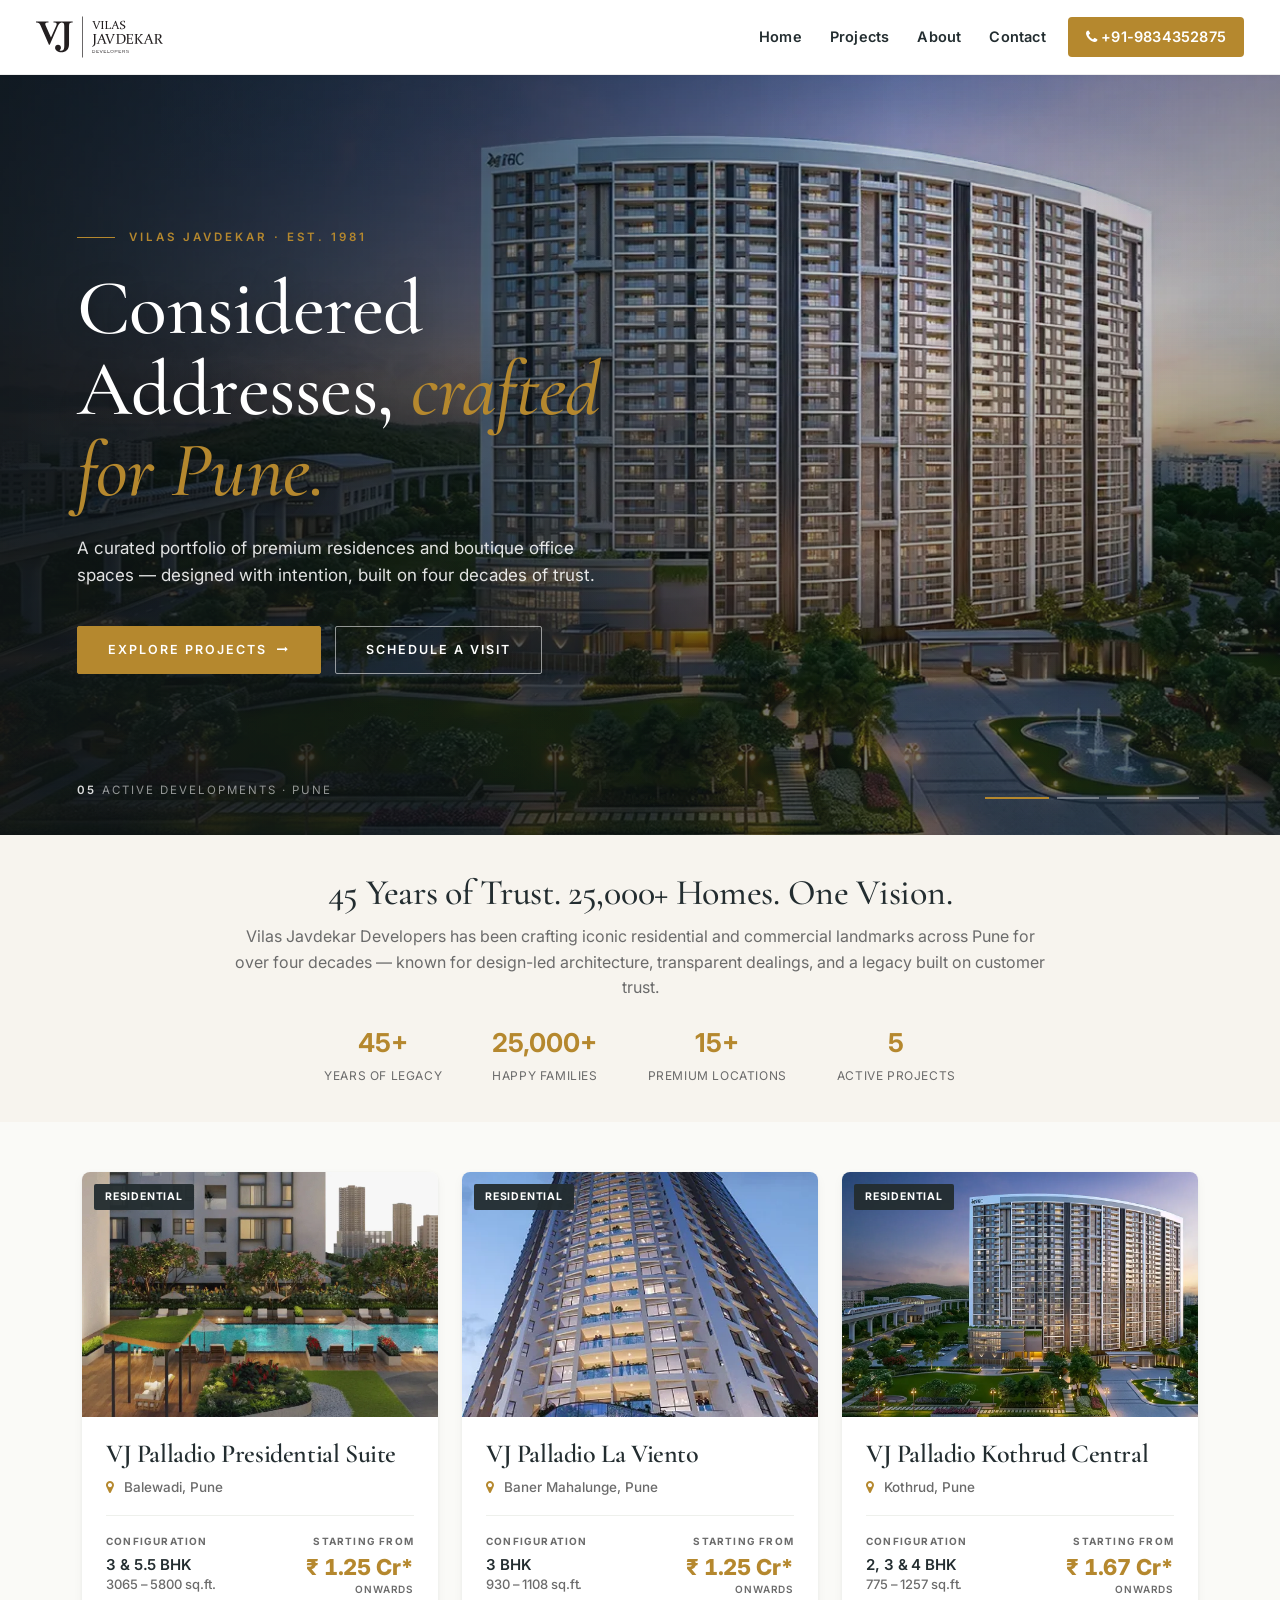
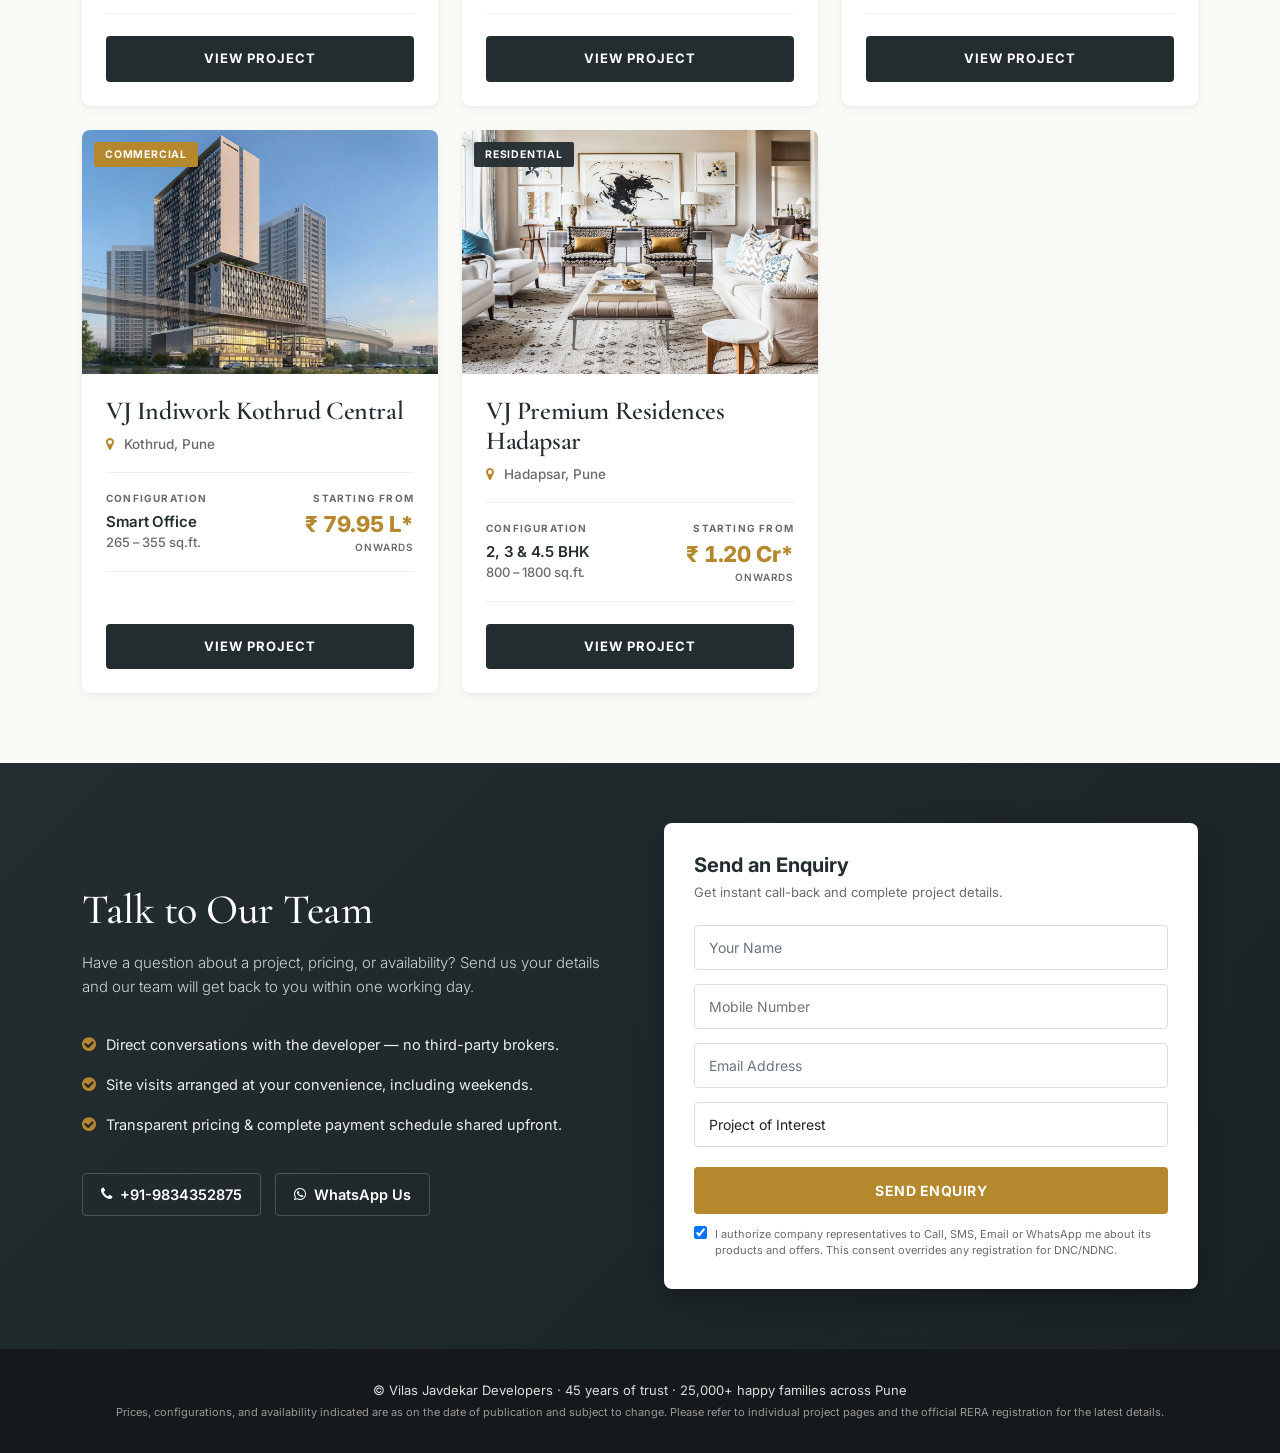
==== commit 86ffce0f: "Hub cards: switch price font to Inter 800 for legibility" ====
--- a/index.html
+++ b/index.html
@@ -224,14 +224,15 @@
       line-height: 1.3; margin: 0; letter-spacing: -0.1px;
     }
     .project-card-specs .price-block .spec-value {
-      font-family: 'Cormorant Garamond', Georgia, serif;
-      font-size: 26px; font-weight: 700; color: var(--hub-accent);
-      letter-spacing: -0.5px; line-height: 1;
+      font-family: 'Inter', 'Segoe UI', sans-serif;
+      font-size: 22px; font-weight: 800; color: var(--hub-accent);
+      letter-spacing: -0.4px; line-height: 1.1;
+      font-variant-numeric: tabular-nums;
     }
     .project-card-specs .price-block .spec-value small {
-      font-family: 'Inter', sans-serif; font-size: 11px; font-weight: 600;
-      color: var(--hub-muted); display: block; letter-spacing: 0.5px;
-      text-transform: uppercase; margin-top: 4px;
+      font-family: 'Inter', sans-serif; font-size: 10px; font-weight: 600;
+      color: var(--hub-muted); display: block; letter-spacing: 0.8px;
+      text-transform: uppercase; margin-top: 5px;
     }
     .project-card-cta {
       margin-top: auto;
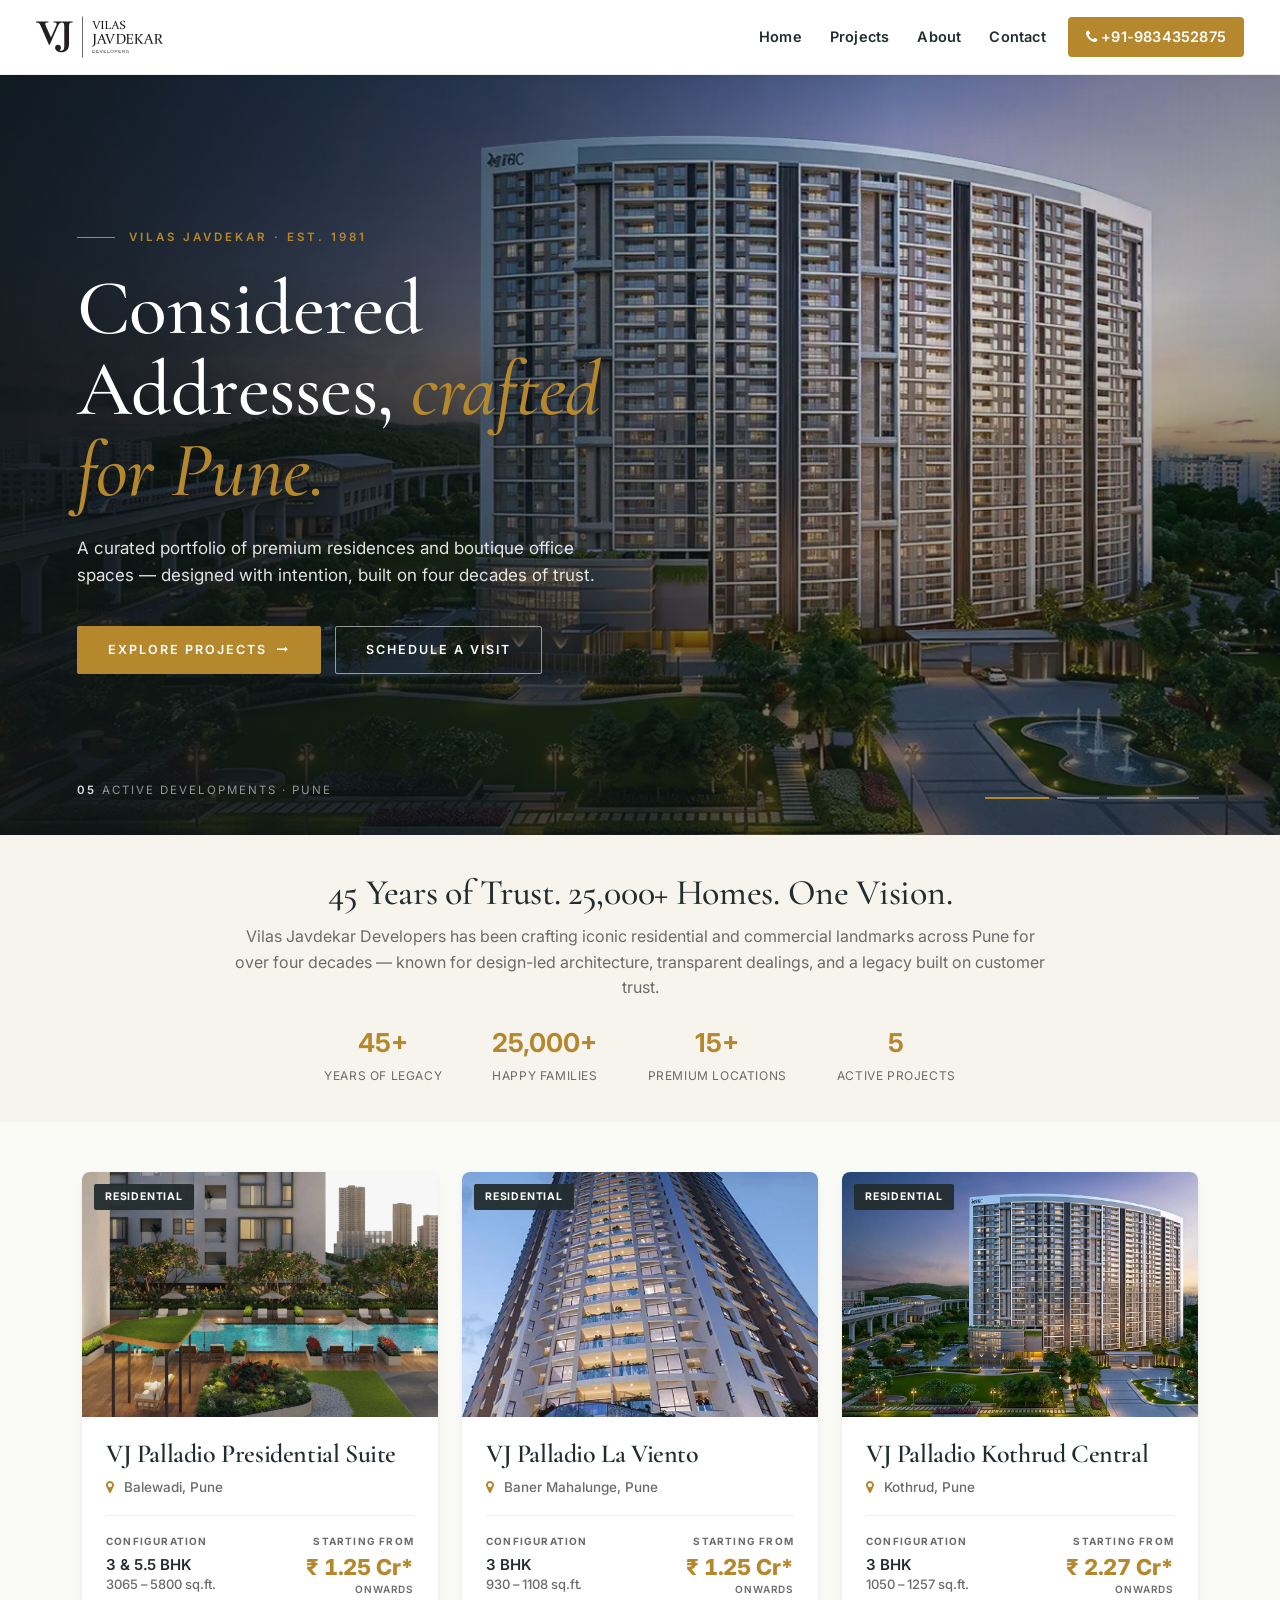
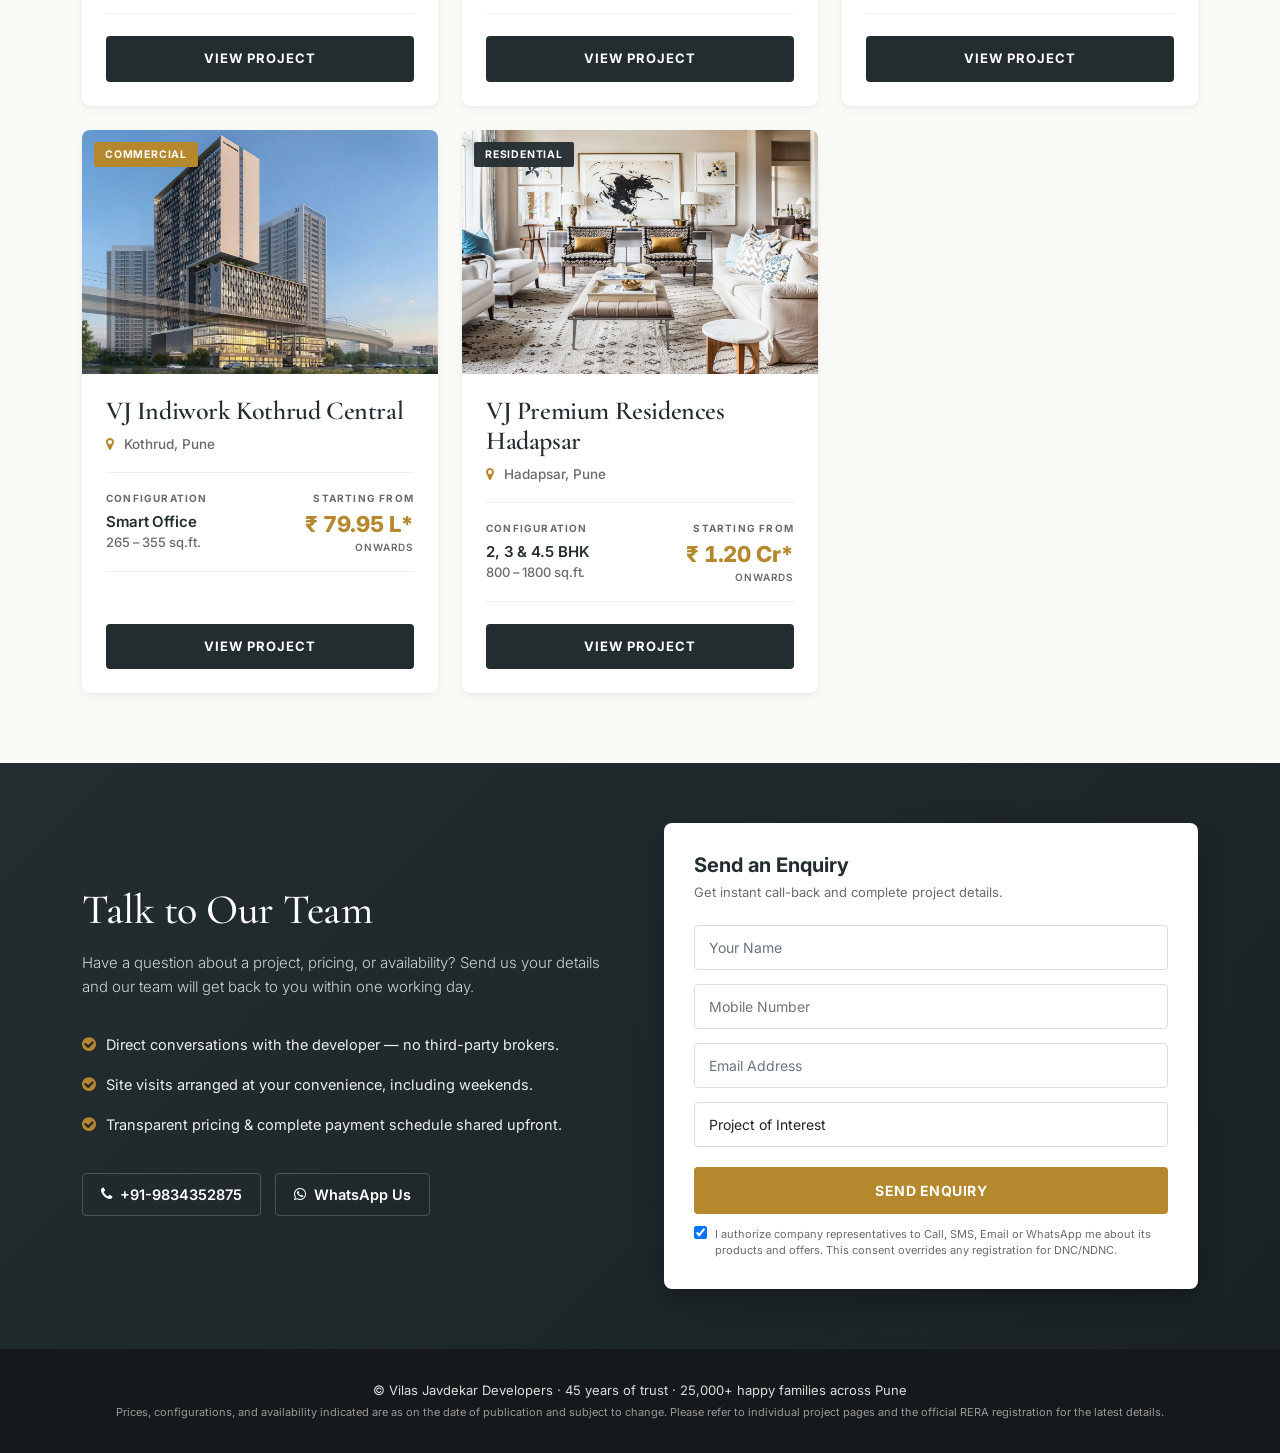
==== commit 2502aeb1: "Kothrud Central: drop 2 & 4 BHK; promote 3 BHK headline (Rs 2.27 Cr); sync hub card" ====
--- a/index.html
+++ b/index.html
@@ -318,10 +318,67 @@
     @media (max-width: 991px) {
       .hub-navbar .nav-cta { margin: 8px 0; }
     }
+
+    /* Tablet & below — slim cards, tighter sections */
     @media (max-width: 767px) {
       .hub-contact { padding: 40px 16px; }
       .hub-contact .contact-form-card { padding: 22px; margin-top: 30px; }
       .hub-about .stats { gap: 22px 30px; }
+
+      .projects-grid { padding: 34px 0 44px; }
+      .projects-grid .row { --bs-gutter-x: 1rem; --bs-gutter-y: 1rem; }
+      .project-card-img { aspect-ratio: 16 / 9; }
+      .project-card-body { padding: 18px 18px 18px; }
+      .project-card-body h2 { font-size: 23px; margin: 0 0 4px; }
+      .project-card-body .location { margin: 0 0 14px; font-size: 13px; }
+      .project-card-specs { padding: 14px 0; margin: 0 0 16px; }
+      .project-card-specs .spec-value { font-size: 14px; line-height: 1.25; }
+      .project-card-specs .price-block .spec-value { font-size: 20px; }
+      .project-card-specs .spec-value span { font-size: 12px !important; }
+      .project-card-cta { padding: 12px 14px; }
+    }
+
+    /* Phones — hero compactness, stats grid, navbar shrink, smaller serif H2 on cards */
+    @media (max-width: 575px) {
+      .hub-navbar { padding: 8px 16px; }
+      .hub-navbar .navbar-brand img { height: 38px; }
+      .hub-navbar .navbar-nav { gap: 6px; padding-top: 6px; }
+
+      .hub-hero { margin-top: 62px !important; min-height: clamp(480px, 70vh, 600px); }
+      .hub-hero .carousel-item { min-height: clamp(480px, 70vh, 600px); }
+      .hub-hero-overlay { padding: 40px 22px 96px; }
+      .hub-hero-overlay .eyebrow { margin: 0 0 16px; letter-spacing: 2.5px; }
+      .hub-hero-overlay h1 { font-size: 36px; margin: 0 0 18px; }
+      .hub-hero-overlay .sub { font-size: 14px; margin: 0 0 28px; }
+      .hub-hero-overlay .hero-ctas { gap: 10px; width: 100%; }
+      .hub-hero-overlay .hero-cta {
+        flex: 1 1 100%; justify-content: center;
+        padding: 12px 18px; letter-spacing: 1.4px;
+      }
+      .hub-hero .hero-meta { display: none; }
+      .hub-hero .carousel-indicators { left: 22px; right: 22px; bottom: 22px; justify-content: center; }
+      .hub-hero .carousel-indicators button { width: 30px; }
+      .hub-hero .carousel-indicators button.active { width: 46px; }
+
+      .hub-about { padding: 28px 18px; }
+      .hub-about h2 { font-size: 26px; }
+      .hub-about p { font-size: 14px; }
+      .hub-about .stats {
+        display: grid; grid-template-columns: 1fr 1fr; gap: 18px 14px;
+        margin-top: 18px;
+      }
+      .hub-about .stats div { text-align: center; }
+      .hub-about .stats div b { font-size: 22px; }
+
+      .hub-contact { padding: 32px 16px; }
+      .hub-contact .contact-left h2 { font-size: 28px; margin: 0 0 12px; }
+      .hub-contact .contact-left .lead { font-size: 14px; margin: 0 0 18px; }
+      .hub-contact .contact-form-card { padding: 20px; margin-top: 26px; }
+      .hub-contact .contact-form-card h3 { font-size: 18px; }
+      .hub-contact .btn-submit { padding: 15px; }
+
+      .project-card-body h2 { font-size: 22px; }
+      .project-card-specs .price-block .spec-value { font-size: 19px; }
     }
   </style>
 
@@ -473,11 +530,11 @@
               <div class="project-card-specs">
                 <div class="spec-block">
                   <p class="spec-label">Configuration</p>
-                  <p class="spec-value">2, 3 &amp; 4 BHK<br /><span style="color:var(--hub-muted); font-weight:500; font-size:13px;">775 – 1257 sq.ft.</span></p>
+                  <p class="spec-value">3 BHK<br /><span style="color:var(--hub-muted); font-weight:500; font-size:13px;">1050 – 1257 sq.ft.</span></p>
                 </div>
                 <div class="spec-block price-block">
                   <p class="spec-label">Starting From</p>
-                  <p class="spec-value">₹ 1.67 Cr*<small>onwards</small></p>
+                  <p class="spec-value">₹ 2.27 Cr*<small>onwards</small></p>
                 </div>
               </div>
               <span class="project-card-cta">View Project</span>
@@ -542,7 +599,7 @@
   <section class="hub-contact" id="contact">
     <div class="container">
       <div class="row g-5 align-items-center">
-        <div class="col-12 col-lg-6 contact-left">
+        <div class="col-12 col-lg-6 contact-left order-2 order-lg-1">
           <h2>Talk to Our Team</h2>
           <p class="lead">Have a question about a project, pricing, or availability? Send us your details and our team will get back to you within one working day.</p>
           <ul class="trust-list">
@@ -555,7 +612,7 @@
             <a target="_blank" rel="noopener" href="https://api.whatsapp.com/send?phone=919834352875&amp;text=Hello,%20I%27d%20like%20more%20information%20about%20Vilas%20Javdekar%20projects."><i class="fa fa-whatsapp"></i> WhatsApp Us</a>
           </div>
         </div>
-        <div class="col-12 col-lg-6">
+        <div class="col-12 col-lg-6 order-1 order-lg-2">
           <div class="contact-form-card">
             <h3>Send an Enquiry</h3>
             <p class="form-subtitle">Get instant call-back and complete project details.</p>
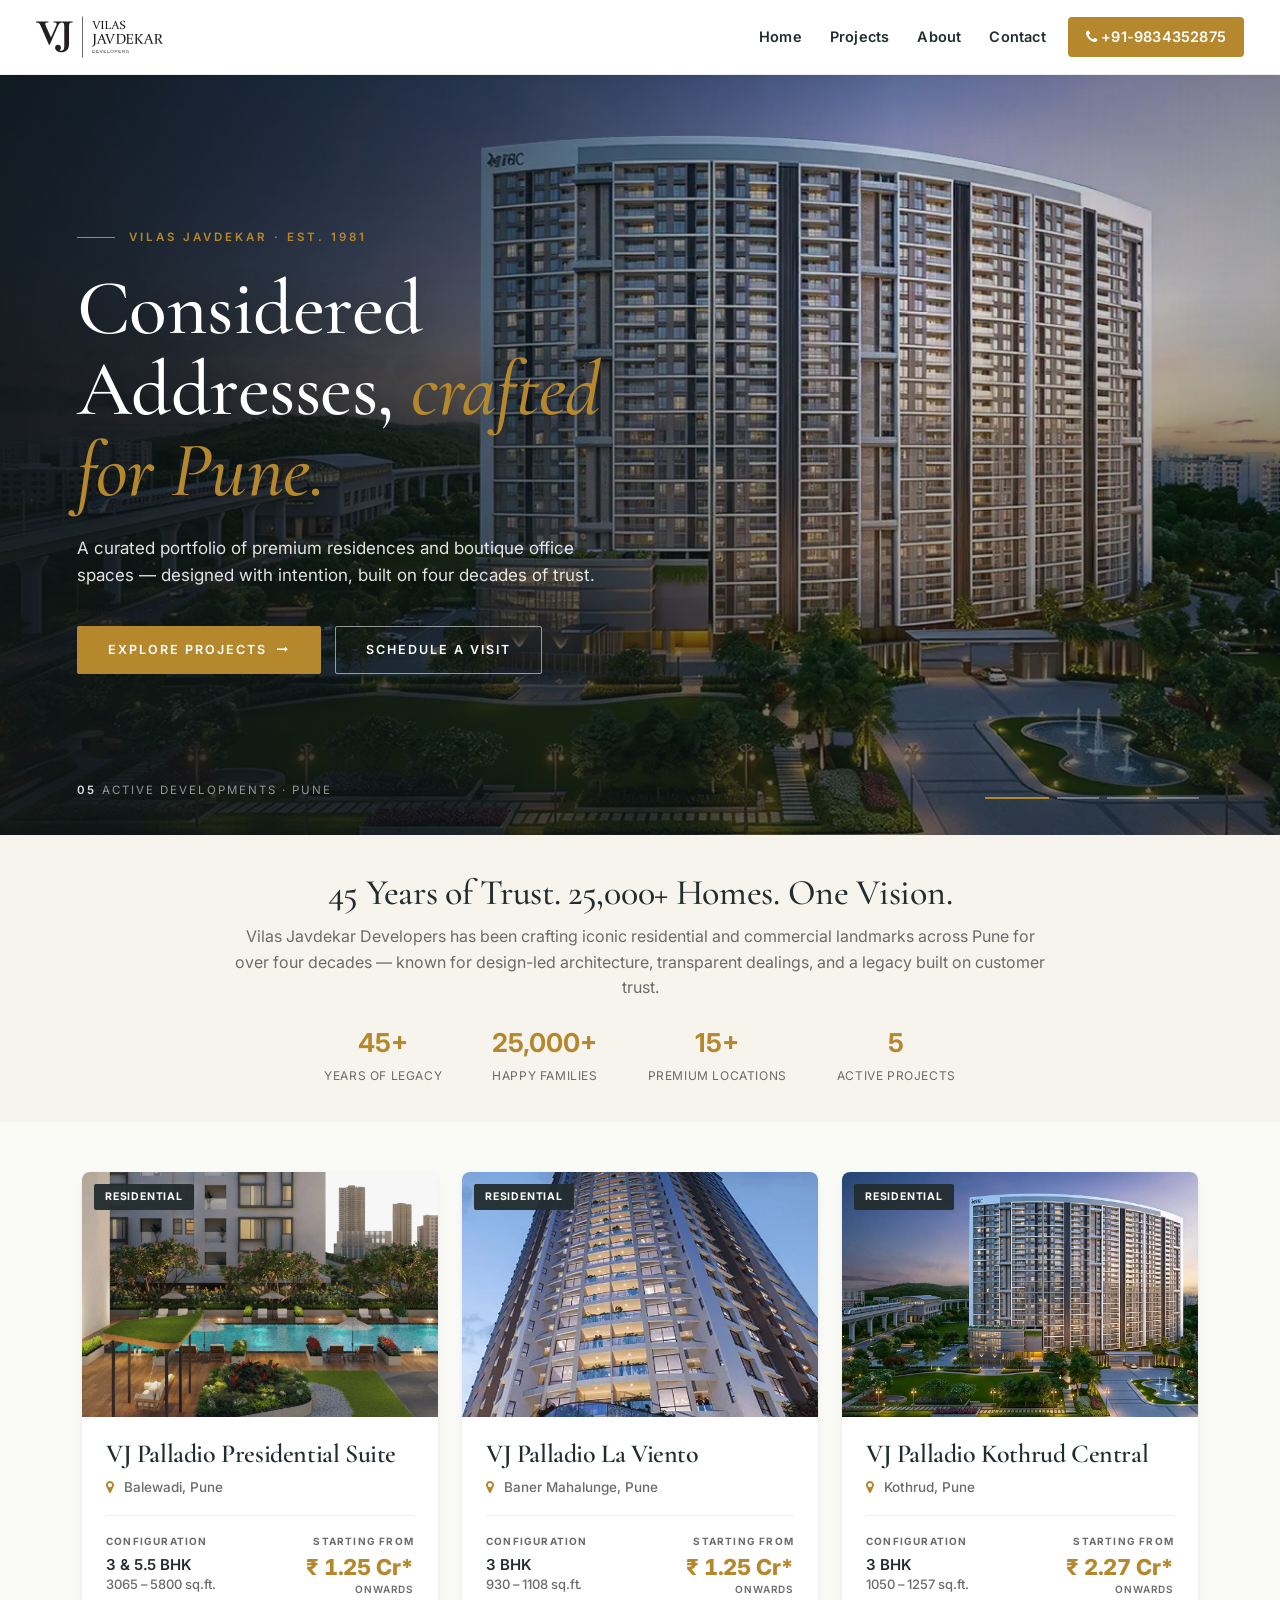
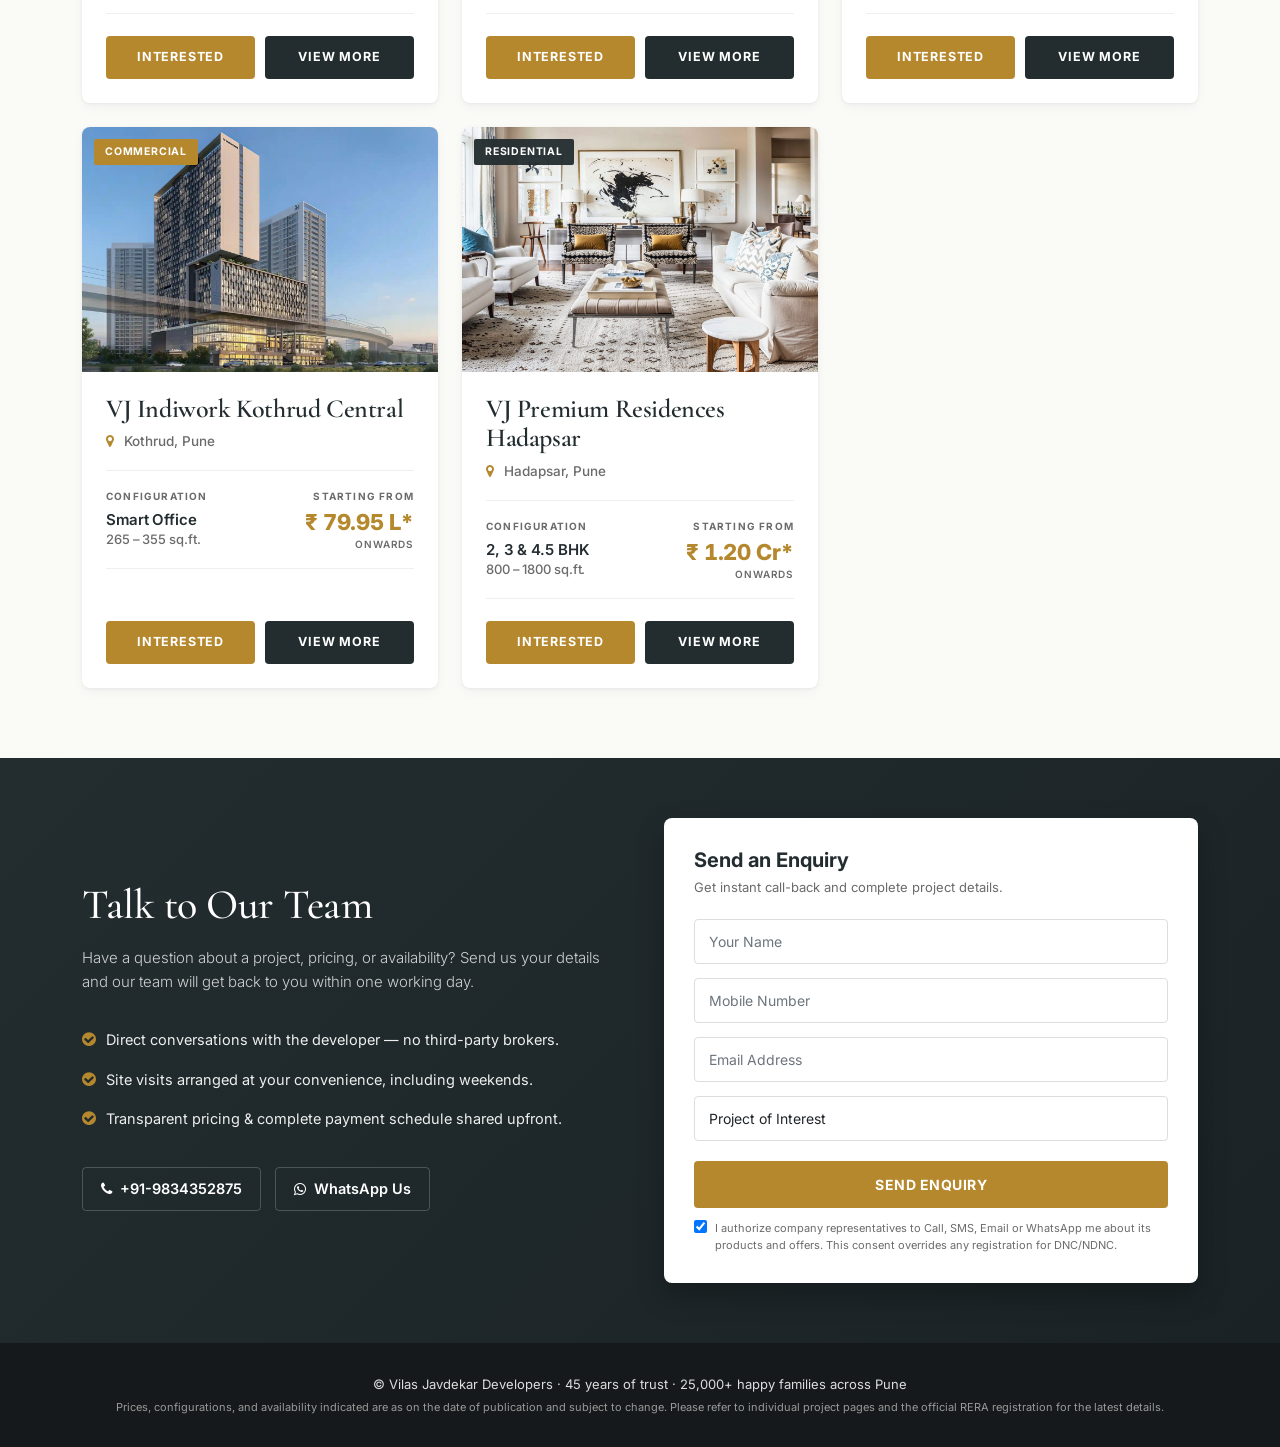
==== commit c97e9ea7: "Hub cards: replace single CTA with Interested (modal) + View More (project link)" ====
--- a/index.html
+++ b/index.html
@@ -234,15 +234,69 @@
       color: var(--hub-muted); display: block; letter-spacing: 0.8px;
       text-transform: uppercase; margin-top: 5px;
     }
-    .project-card-cta {
+    .project-card-actions {
       margin-top: auto;
-      display: block; text-align: center;
-      background: var(--hub-text); color: #fff;
-      padding: 13px 16px; border-radius: 4px;
-      font-size: 13px; font-weight: 700; letter-spacing: 1px; text-transform: uppercase;
-      transition: background 0.2s ease;
-    }
-    .project-card:hover .project-card-cta { background: var(--hub-accent); }
+      display: flex; gap: 10px;
+    }
+    .project-card-actions .card-btn {
+      flex: 1; text-align: center;
+      padding: 11px 14px; border-radius: 4px;
+      font-size: 12.5px; font-weight: 700; letter-spacing: 0.8px; text-transform: uppercase;
+      text-decoration: none; cursor: pointer;
+      transition: background 0.2s ease, color 0.2s ease, border-color 0.2s ease;
+      border: 1px solid transparent;
+      font-family: 'Inter', sans-serif;
+    }
+    .card-btn-interested {
+      background: var(--hub-accent); color: #fff; border-color: var(--hub-accent);
+    }
+    .card-btn-interested:hover { background: var(--hub-accent-dark); border-color: var(--hub-accent-dark); color: #fff; }
+    .card-btn-view {
+      background: var(--hub-text); color: #fff; border-color: var(--hub-text);
+    }
+    .card-btn-view:hover { background: #000; color: #fff; }
+
+    /* Interested modal */
+    .hub-interested-modal .modal-content {
+      border: none; border-radius: 8px; padding: 28px 28px 26px;
+      background: #fff; position: relative;
+    }
+    .hub-interested-modal .btn-close-x {
+      position: absolute; top: 8px; right: 14px;
+      background: transparent; border: none;
+      font-size: 28px; color: var(--hub-muted); cursor: pointer; line-height: 1;
+      padding: 0;
+    }
+    .hub-interested-modal .btn-close-x:hover { color: var(--hub-text); }
+    .hub-interested-modal .modal-title {
+      font-family: 'Cormorant Garamond', Georgia, serif;
+      font-size: 26px; font-weight: 600; margin: 0 0 6px; color: var(--hub-text);
+      line-height: 1.2; padding-right: 30px;
+    }
+    .hub-interested-modal .modal-title .js-modal-project { color: var(--hub-accent); }
+    .hub-interested-modal .modal-sub {
+      font-size: 13px; color: var(--hub-muted); margin: 0 0 20px;
+    }
+    .hub-interested-modal .form-control {
+      width: 100%; padding: 11px 14px; font-size: 14px;
+      border: 1px solid #ddd; border-radius: 4px; margin-bottom: 12px;
+    }
+    .hub-interested-modal .form-control:focus {
+      outline: none; border-color: var(--hub-accent);
+      box-shadow: 0 0 0 3px rgba(181,136,46,0.15);
+    }
+    .hub-interested-modal .btn-submit {
+      width: 100%; padding: 13px; font-size: 14px; font-weight: 700;
+      letter-spacing: 0.5px; text-transform: uppercase;
+      background: var(--hub-accent); color: #fff; border: none; border-radius: 4px;
+      cursor: pointer; transition: background 0.2s ease; margin-top: 6px;
+    }
+    .hub-interested-modal .btn-submit:hover { background: var(--hub-accent-dark); }
+    .hub-interested-modal .checkbox-section {
+      display: flex; align-items: flex-start; gap: 8px;
+      font-size: 11px; color: var(--hub-muted); margin-top: 12px;
+    }
+    .hub-interested-modal .checkbox-section p { margin: 0; line-height: 1.5; }
 
     /* Contact section */
     .hub-contact {
@@ -344,21 +398,47 @@
       .hub-navbar .navbar-brand img { height: 38px; }
       .hub-navbar .navbar-nav { gap: 6px; padding-top: 6px; }
 
-      .hub-hero { margin-top: 62px !important; min-height: clamp(480px, 70vh, 600px); }
-      .hub-hero .carousel-item { min-height: clamp(480px, 70vh, 600px); }
-      .hub-hero-overlay { padding: 40px 22px 96px; }
-      .hub-hero-overlay .eyebrow { margin: 0 0 16px; letter-spacing: 2.5px; }
-      .hub-hero-overlay h1 { font-size: 36px; margin: 0 0 18px; }
-      .hub-hero-overlay .sub { font-size: 14px; margin: 0 0 28px; }
+      /* Mobile hero: image on top, text in a dark block below (not overlaid) */
+      .hub-hero {
+        margin-top: 62px !important;
+        min-height: 0; height: auto;
+        display: flex; flex-direction: column;
+      }
+      .hub-hero::before { display: none; } /* drop the overlay gradient — text isn't over image anymore */
+      .hub-hero #hubHeroCarousel,
+      .hub-hero .carousel-inner,
+      .hub-hero .carousel-item { height: 44vh; min-height: 280px; max-height: 380px; }
+      .hub-hero .carousel-item img { animation: none; } /* skip the zoom on mobile for snappier render */
+      .hub-hero .carousel-indicators {
+        position: absolute; left: 0; right: 0; bottom: 12px;
+        justify-content: center; z-index: 2;
+      }
+      .hub-hero .carousel-indicators button { width: 26px; height: 2px; }
+      .hub-hero .carousel-indicators button.active { width: 40px; }
+      .hub-hero .hero-meta { display: none; }
+
+      .hub-hero-overlay {
+        position: static; inset: auto; pointer-events: auto;
+        background: #15191b;
+        padding: 30px 22px 32px;
+        max-width: 100%;
+        color: #fff;
+      }
+      .hub-hero-overlay .eyebrow { margin: 0 0 14px; letter-spacing: 2.5px; }
+      .hub-hero-overlay h1 {
+        font-size: 32px; margin: 0 0 14px; line-height: 1.1;
+        text-shadow: none; color: #fff;
+      }
+      .hub-hero-overlay .sub {
+        font-size: 14px; margin: 0 0 22px;
+        color: rgba(255,255,255,0.78); max-width: 100%;
+      }
       .hub-hero-overlay .hero-ctas { gap: 10px; width: 100%; }
       .hub-hero-overlay .hero-cta {
         flex: 1 1 100%; justify-content: center;
-        padding: 12px 18px; letter-spacing: 1.4px;
+        padding: 13px 18px; letter-spacing: 1.4px;
       }
-      .hub-hero .hero-meta { display: none; }
-      .hub-hero .carousel-indicators { left: 22px; right: 22px; bottom: 22px; justify-content: center; }
-      .hub-hero .carousel-indicators button { width: 30px; }
-      .hub-hero .carousel-indicators button.active { width: 46px; }
+      .hub-hero-overlay .hero-cta.ghost { border-color: rgba(255,255,255,0.45); }
 
       .hub-about { padding: 28px 18px; }
       .hub-about h2 { font-size: 26px; }
@@ -469,7 +549,7 @@
 
         <!-- 1. VJ Palladio Presidential Suite Balewadi -->
         <div class="col-12 col-md-6 col-lg-4">
-          <a href="vj-palladio-balewadi-central.html" class="project-card">
+          <div class="project-card">
             <div class="project-card-img">
               <img src="assets/banner-web-1.webp" alt="VJ Palladio Presidential Suite" loading="lazy" />
               <span class="project-badge">Residential</span>
@@ -487,14 +567,17 @@
                   <p class="spec-value">₹ 1.25 Cr*<small>onwards</small></p>
                 </div>
               </div>
-              <span class="project-card-cta">View Project</span>
-            </div>
-          </a>
+              <div class="project-card-actions">
+                <button type="button" class="card-btn card-btn-interested" data-bs-toggle="modal" data-bs-target="#interestedModal" data-project="VJ Palladio Presidential Suite">Interested</button>
+                <a href="vj-palladio-balewadi-central.html" class="card-btn card-btn-view">View More</a>
+              </div>
+            </div>
+          </div>
         </div>
 
         <!-- 2. VJ Palladio La Viento -->
         <div class="col-12 col-md-6 col-lg-4">
-          <a href="vj-palladio-la-viento.html" class="project-card">
+          <div class="project-card">
             <div class="project-card-img">
               <img src="images/la-viento/overview.webp" alt="VJ Palladio La Viento" loading="lazy" />
               <span class="project-badge">Residential</span>
@@ -512,14 +595,17 @@
                   <p class="spec-value">₹ 1.25 Cr*<small>onwards</small></p>
                 </div>
               </div>
-              <span class="project-card-cta">View Project</span>
-            </div>
-          </a>
+              <div class="project-card-actions">
+                <button type="button" class="card-btn card-btn-interested" data-bs-toggle="modal" data-bs-target="#interestedModal" data-project="VJ Palladio La Viento">Interested</button>
+                <a href="vj-palladio-la-viento.html" class="card-btn card-btn-view">View More</a>
+              </div>
+            </div>
+          </div>
         </div>
 
         <!-- 3. VJ Palladio Kothrud Central -->
         <div class="col-12 col-md-6 col-lg-4">
-          <a href="vj-palladio-kothrud-central.html" class="project-card">
+          <div class="project-card">
             <div class="project-card-img">
               <img src="images/kothrud-central/banner/banner1.webp" alt="VJ Palladio Kothrud Central" loading="lazy" />
               <span class="project-badge">Residential</span>
@@ -537,14 +623,17 @@
                   <p class="spec-value">₹ 2.27 Cr*<small>onwards</small></p>
                 </div>
               </div>
-              <span class="project-card-cta">View Project</span>
-            </div>
-          </a>
+              <div class="project-card-actions">
+                <button type="button" class="card-btn card-btn-interested" data-bs-toggle="modal" data-bs-target="#interestedModal" data-project="VJ Palladio Kothrud Central">Interested</button>
+                <a href="vj-palladio-kothrud-central.html" class="card-btn card-btn-view">View More</a>
+              </div>
+            </div>
+          </div>
         </div>
 
         <!-- 4. VJ Indiwork Kothrud Central -->
         <div class="col-12 col-md-6 col-lg-4">
-          <a href="vj-indiwork-kothrud-central.html" class="project-card">
+          <div class="project-card">
             <div class="project-card-img">
               <img src="images/indiwork-kothrud/banner/banner1.webp" alt="VJ Indiwork Kothrud Central" loading="lazy" />
               <span class="project-badge commercial">Commercial</span>
@@ -562,14 +651,17 @@
                   <p class="spec-value">₹ 79.95 L*<small>onwards</small></p>
                 </div>
               </div>
-              <span class="project-card-cta">View Project</span>
-            </div>
-          </a>
+              <div class="project-card-actions">
+                <button type="button" class="card-btn card-btn-interested" data-bs-toggle="modal" data-bs-target="#interestedModal" data-project="VJ Indiwork Kothrud Central">Interested</button>
+                <a href="vj-indiwork-kothrud-central.html" class="card-btn card-btn-view">View More</a>
+              </div>
+            </div>
+          </div>
         </div>
 
         <!-- 5. VJ Premium Residences Hadapsar -->
         <div class="col-12 col-md-6 col-lg-4">
-          <a href="vj-new-launch-hadapsar.html" class="project-card">
+          <div class="project-card">
             <div class="project-card-img">
               <img src="images/la-viento/banner/hadapsar-banner.webp" alt="VJ Premium Residences Hadapsar" loading="lazy" />
               <span class="project-badge">Residential</span>
@@ -587,9 +679,12 @@
                   <p class="spec-value">₹ 1.20 Cr*<small>onwards</small></p>
                 </div>
               </div>
-              <span class="project-card-cta">View Project</span>
-            </div>
-          </a>
+              <div class="project-card-actions">
+                <button type="button" class="card-btn card-btn-interested" data-bs-toggle="modal" data-bs-target="#interestedModal" data-project="VJ Premium Residences Hadapsar">Interested</button>
+                <a href="vj-new-launch-hadapsar.html" class="card-btn card-btn-view">View More</a>
+              </div>
+            </div>
+          </div>
         </div>
 
       </div>
@@ -656,11 +751,64 @@
     <p style="font-size: 11px; color: #999;">Prices, configurations, and availability indicated are as on the date of publication and subject to change. Please refer to individual project pages and the official RERA registration for the latest details.</p>
   </footer>
 
-  <script src="js/laviento/bootstrap.bundle.min.js"></script>
+  <!-- Interested Modal (shared, triggered from any project card) -->
+  <div class="modal fade hub-interested-modal" id="interestedModal" tabindex="-1" aria-hidden="true">
+    <div class="modal-dialog modal-dialog-centered">
+      <div class="modal-content">
+        <button type="button" class="btn-close-x" data-bs-dismiss="modal" aria-label="Close">&times;</button>
+        <h3 class="modal-title">I'm Interested in <span class="js-modal-project">this project</span></h3>
+        <p class="modal-sub">Share your details and our team will get back to you within one working day.</p>
+        <form action="send.php" method="post" class="form_inner">
+          <input type="hidden" name="project" class="js-modal-project-input" value="">
+          <input type="hidden" name="source" value="hub_card_interested">
+          <input type="hidden" name="page_url" class="js-page-url">
+          <input type="text" name="name" class="form-control" placeholder="Your Name" required>
+          <input type="tel" name="phone" class="form-control" placeholder="Mobile Number" pattern="[0-9]{10,13}" required>
+          <input type="email" name="email" class="form-control" placeholder="Email Address">
+          <button type="submit" class="btn-submit">Send Enquiry</button>
+          <div class="checkbox-section">
+            <input type="checkbox" checked>
+            <p>I authorize company representatives to Call, SMS, Email or WhatsApp me about its products and offers. This consent overrides any registration for DNC/NDNC.</p>
+          </div>
+        </form>
+      </div>
+    </div>
+  </div>
+
+  <script src="js/laviento/bootstrap.min.js"></script>
   <script>
     (function () {
-      var el = document.querySelector('.js-page-url');
-      if (el) el.value = window.location.href;
+      // Fill all page_url hidden inputs (bottom form + modal)
+      document.querySelectorAll('.js-page-url').forEach(function (el) { el.value = window.location.href; });
+
+      // Soft toast if visitor arrived back here from send.php with ?error=missing_fields
+      var params = new URLSearchParams(window.location.search);
+      if (params.get('error') === 'missing_fields') {
+        var toast = document.createElement('div');
+        toast.setAttribute('role', 'alert');
+        toast.style.cssText = 'position:fixed;left:50%;transform:translateX(-50%);bottom:24px;z-index:9999;background:#b5882e;color:#fff;padding:14px 22px;border-radius:6px;box-shadow:0 8px 24px rgba(0,0,0,0.25);font-size:14px;font-weight:600;letter-spacing:0.3px;max-width:90vw;text-align:center;';
+        toast.textContent = 'Please fill in your name and mobile number so we can get back to you.';
+        document.body.appendChild(toast);
+        var contact = document.getElementById('contact');
+        if (contact) contact.scrollIntoView({ behavior: 'smooth', block: 'start' });
+        setTimeout(function () { toast.style.transition = 'opacity 0.4s ease'; toast.style.opacity = '0'; }, 5000);
+        setTimeout(function () { if (toast.parentNode) toast.parentNode.removeChild(toast); }, 5600);
+      }
+
+      // Interested modal — populate with the clicked card's project name
+      var modal = document.getElementById('interestedModal');
+      if (modal) {
+        modal.addEventListener('show.bs.modal', function (event) {
+          var btn = event.relatedTarget;
+          var project = (btn && btn.getAttribute('data-project')) || 'this project';
+          var nameSpan = modal.querySelector('.js-modal-project');
+          var hiddenInput = modal.querySelector('.js-modal-project-input');
+          var pageUrl = modal.querySelector('.js-page-url');
+          if (nameSpan) nameSpan.textContent = project;
+          if (hiddenInput) hiddenInput.value = project;
+          if (pageUrl) pageUrl.value = window.location.href;
+        });
+      }
     })();
   </script>
 
